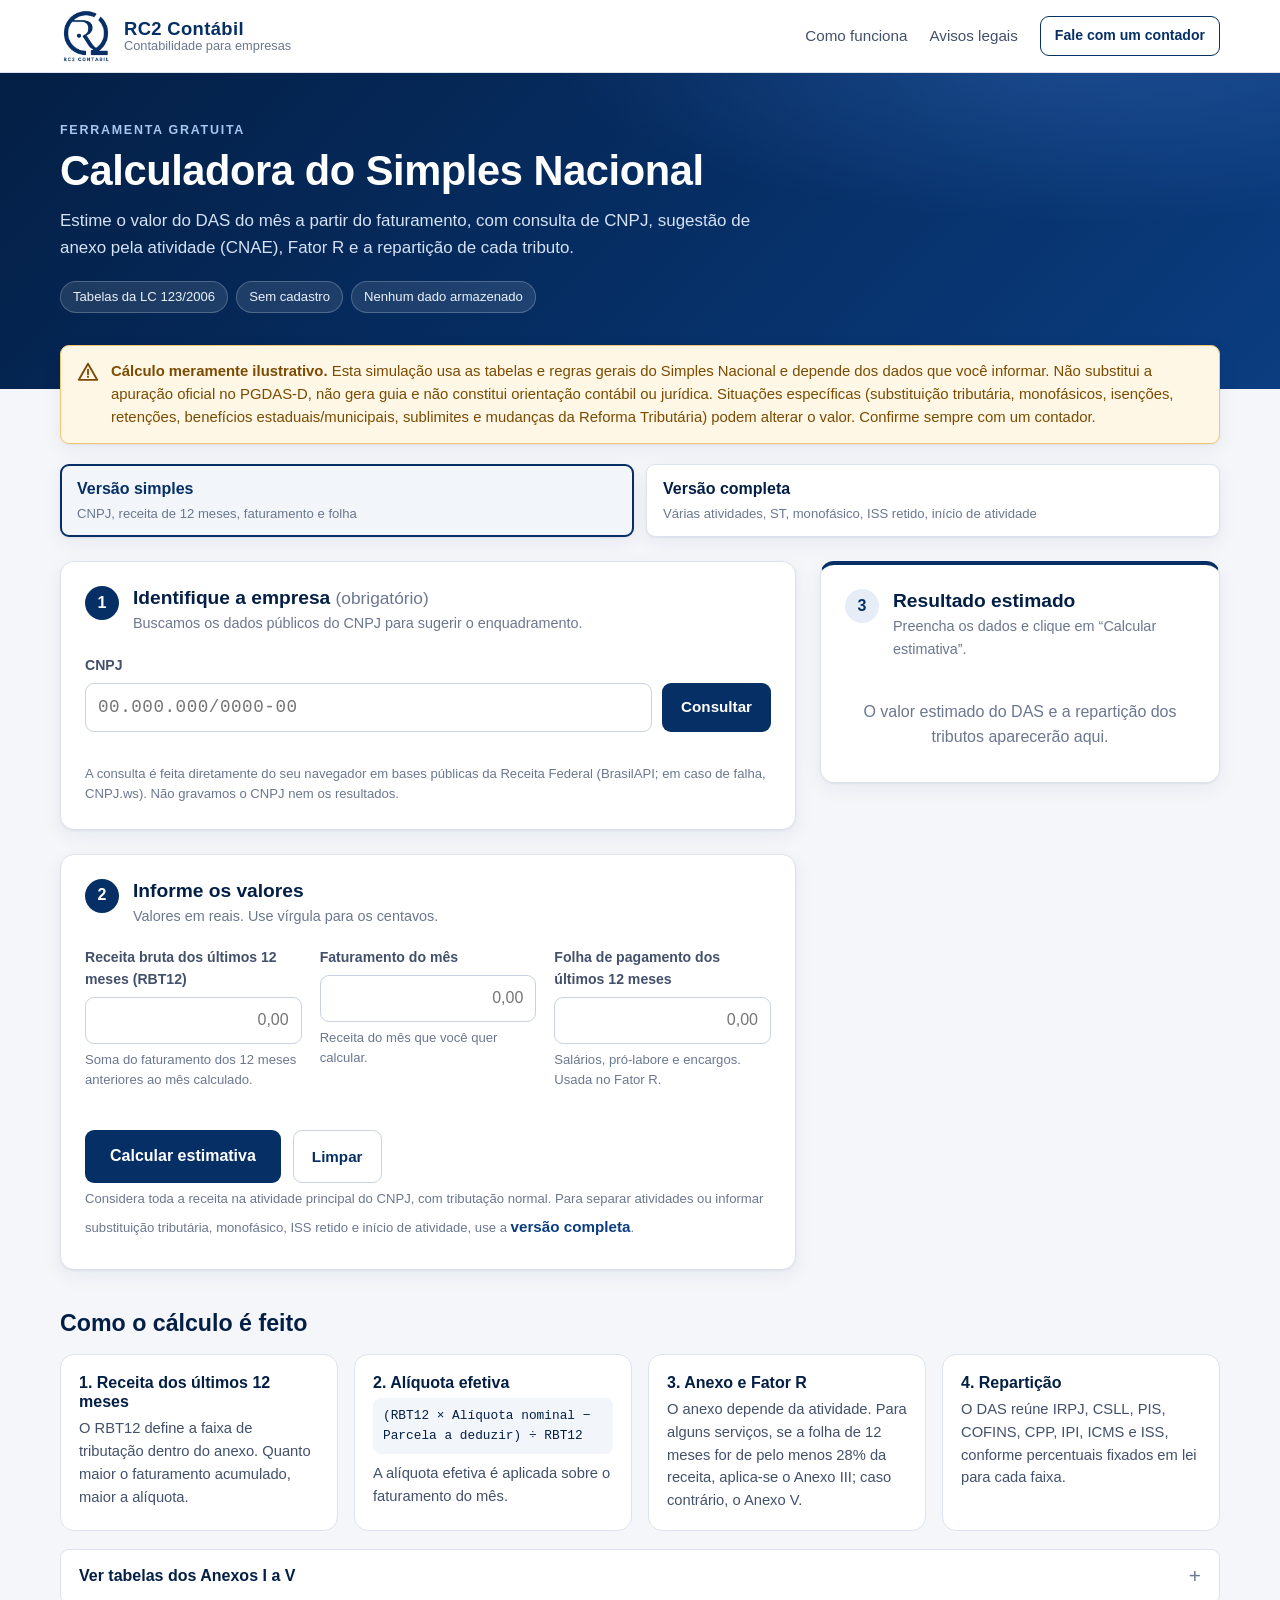
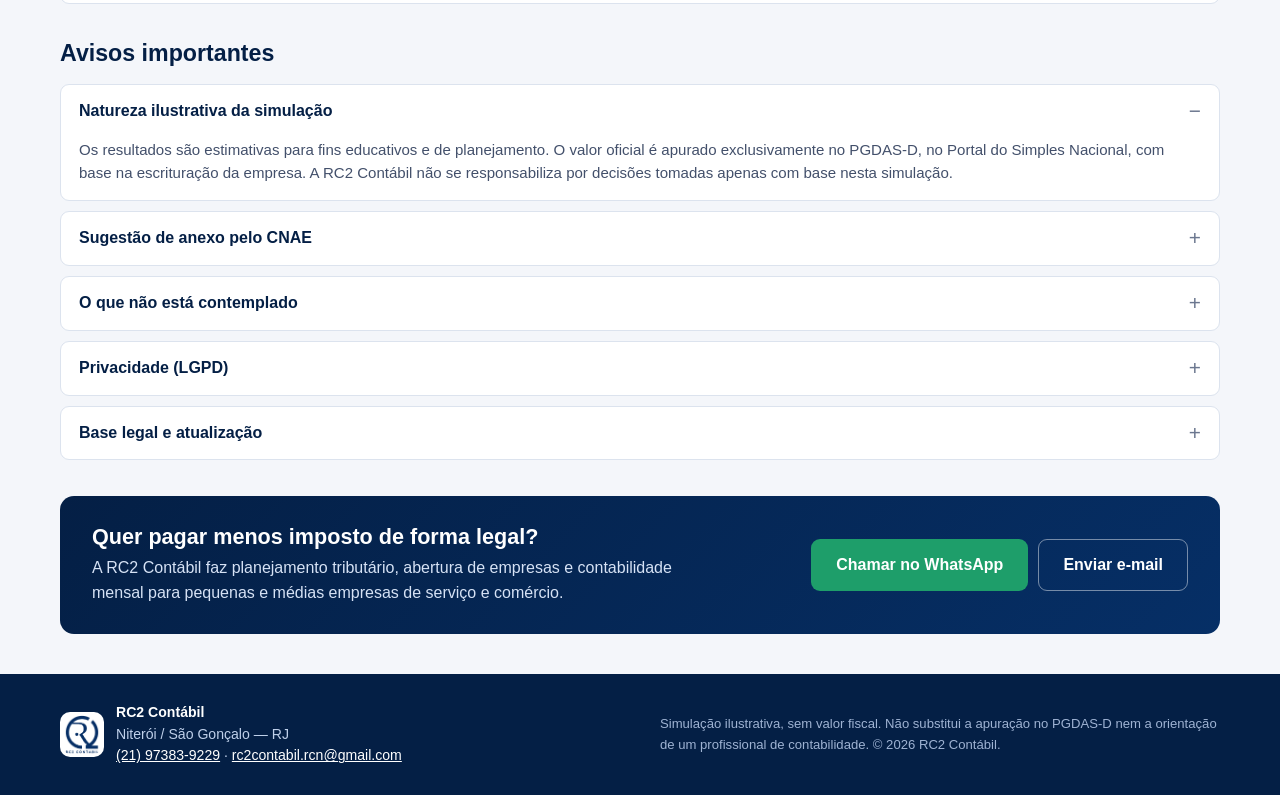
==== public/calculadora-simples/index.html @ 5bf0cf71 "feat: site público da RC2 Contábil com a Calculadora do Simples Nacional Calculadora migrada do RCSy" ====
<!DOCTYPE html>
<html lang="pt-BR">
<head>
  <meta charset="utf-8">
  <meta name="viewport" content="width=device-width, initial-scale=1">
  <title>Calculadora do Simples Nacional | RC2 Contábil</title>
  <meta name="description" content="Simule gratuitamente o valor estimado do DAS do Simples Nacional. Consulte o CNPJ, veja a sugestão de anexo por CNAE, Fator R e a repartição dos tributos. Cálculo ilustrativo — RC2 Contábil.">
  <meta name="robots" content="index, follow">
  <meta name="theme-color" content="#062F66">
  <meta name="referrer" content="strict-origin-when-cross-origin">
  <meta property="og:type" content="website">
  <meta property="og:locale" content="pt_BR">
  <meta property="og:title" content="Calculadora do Simples Nacional | RC2 Contábil">
  <meta property="og:description" content="Simulação ilustrativa do DAS do Simples Nacional com consulta de CNPJ e Fator R.">
  <meta property="og:image" content="assets/img/logo-rc2.png">
  <link rel="icon" href="favicon.ico" sizes="any">
  <link rel="stylesheet" href="assets/css/style.css">
  <script src="assets/js/tabelas.js" defer></script>
  <script src="assets/js/calculo.js" defer></script>
  <script src="assets/js/app.js" defer></script>
</head>
<body>
  <a class="skip-link" href="#calculadora">Ir para a calculadora</a>

  <header class="topbar">
    <div class="container topbar__inner">
      <a class="brand" href="./" aria-label="RC2 Contábil — início">
        <img src="assets/img/logo-rc2.png" alt="Logo RC2 Contábil" width="52" height="52">
        <span class="brand__text">
          <strong>RC2 Contábil</strong>
          <small>Contabilidade para empresas</small>
        </span>
      </a>
      <nav class="topbar__nav" aria-label="Navegação principal">
        <a href="#como-funciona">Como funciona</a>
        <a href="#avisos">Avisos legais</a>
        <a class="btn btn--ghost-light" href="https://wa.me/5521973839229?text=Ol%C3%A1%2C%20vim%20pela%20calculadora%20do%20Simples%20Nacional%20e%20gostaria%20de%20falar%20com%20um%20contador." target="_blank" rel="noopener noreferrer">Fale com um contador</a>
      </nav>
    </div>
  </header>

  <section class="hero">
    <div class="container hero__inner">
      <div>
        <p class="eyebrow">Ferramenta gratuita</p>
        <h1>Calculadora do Simples Nacional</h1>
        <p class="hero__lead">Estime o valor do DAS do mês a partir do faturamento, com consulta de CNPJ, sugestão de anexo pela atividade (CNAE), Fator R e a repartição de cada tributo.</p>
        <ul class="hero__badges">
          <li>Tabelas da LC 123/2006</li>
          <li>Sem cadastro</li>
          <li>Nenhum dado armazenado</li>
        </ul>
      </div>
    </div>
  </section>

  <div class="container">
    <div class="notice notice--warning" role="note">
      <svg class="notice__icon" viewBox="0 0 24 24" aria-hidden="true"><path d="M12 3 2 20.5h20L12 3z" fill="none" stroke="currentColor" stroke-width="2" stroke-linejoin="round"/><path d="M12 9.5v5" stroke="currentColor" stroke-width="2" stroke-linecap="round"/><circle cx="12" cy="17.3" r="1.2" fill="currentColor"/></svg>
      <div>
        <strong>Cálculo meramente ilustrativo.</strong>
        Esta simulação usa as tabelas e regras gerais do Simples Nacional e depende dos dados que você informar. Não substitui a apuração oficial no PGDAS-D, não gera guia e não constitui orientação contábil ou jurídica. Situações específicas (substituição tributária, monofásicos, isenções, retenções, benefícios estaduais/municipais, sublimites e mudanças da Reforma Tributária) podem alterar o valor. Confirme sempre com um contador.
      </div>
    </div>
  </div>

  <div class="container">
    <div class="modos" role="tablist" aria-label="Tipo de simulação">
      <button id="tab-simples" class="modos__tab" type="button" role="tab" aria-selected="true" aria-controls="calculadora">
        <strong>Versão simples</strong>
        <span>CNPJ, receita de 12 meses, faturamento e folha</span>
      </button>
      <button id="tab-completa" class="modos__tab" type="button" role="tab" aria-selected="false" aria-controls="calculadora">
        <strong>Versão completa</strong>
        <span>Várias atividades, ST, monofásico, ISS retido, início de atividade</span>
      </button>
    </div>
  </div>

  <main id="calculadora" class="container layout">
    <div class="col-form">

      <!-- ETAPA 1 -->
      <section class="card" aria-labelledby="etapa1">
        <header class="card__head">
          <span class="step">1</span>
          <div>
            <h2 id="etapa1">Identifique a empresa <span class="muted" id="cnpj-obrigatorio">(obrigatório)</span></h2>
            <p class="card__sub">Buscamos os dados públicos do CNPJ para sugerir o enquadramento.</p>
          </div>
        </header>

        <form id="form-cnpj" class="cnpj-form" novalidate autocomplete="off">
          <label for="cnpj" class="label">CNPJ</label>
          <div class="input-row">
            <input id="cnpj" name="cnpj" class="input input--lg" type="text" inputmode="numeric" maxlength="18" placeholder="00.000.000/0000-00" aria-describedby="cnpj-status cnpj-privacidade" spellcheck="false">
            <button id="btn-cnpj" class="btn btn--primary" type="submit">
              <span class="btn__label">Consultar</span>
            </button>
          </div>
          <p id="cnpj-status" class="field-status" role="status" aria-live="polite"></p>
          <p id="cnpj-privacidade" class="hint">
            A consulta é feita diretamente do seu navegador em bases públicas da Receita Federal (BrasilAPI; em caso de falha, CNPJ.ws). Não gravamos o CNPJ nem os resultados.
          </p>
        </form>

        <div id="empresa" class="empresa" hidden></div>
      </section>

      <!-- ETAPA 2 — versão simples -->
      <section id="card-simples" class="card" aria-labelledby="etapa2s">
        <header class="card__head">
          <span class="step">2</span>
          <div>
            <h2 id="etapa2s">Informe os valores</h2>
            <p class="card__sub">Valores em reais. Use vírgula para os centavos.</p>
          </div>
        </header>

        <form id="form-simples" novalidate autocomplete="off">
          <div id="simples-atividade" class="notice notice--info atividade-box" hidden></div>

          <div class="grid-3">
            <div class="field">
              <label class="label" for="rbt12-s">Receita bruta dos últimos 12 meses (RBT12)</label>
              <input id="rbt12-s" class="input money" type="text" inputmode="decimal" placeholder="0,00">
              <p class="hint">Soma do faturamento dos 12 meses anteriores ao mês calculado.</p>
            </div>
            <div class="field">
              <label class="label" for="fat-s">Faturamento do mês</label>
              <input id="fat-s" class="input money" type="text" inputmode="decimal" placeholder="0,00">
              <p class="hint">Receita do mês que você quer calcular.</p>
            </div>
            <div class="field">
              <label class="label" for="folha-s">Folha de pagamento dos últimos 12 meses</label>
              <input id="folha-s" class="input money" type="text" inputmode="decimal" placeholder="0,00">
              <p class="hint">Salários, pró-labore e encargos. Usada no Fator R.</p>
            </div>
          </div>

          <div id="form-erros-s" class="notice notice--error" role="alert" hidden></div>

          <div class="actions">
            <button class="btn btn--primary btn--lg" type="submit">Calcular estimativa</button>
            <button id="btn-limpar-s" class="btn btn--secondary" type="button">Limpar</button>
          </div>
          <p class="hint">Considera toda a receita na atividade principal do CNPJ, com tributação normal. Para separar atividades ou informar substituição tributária, monofásico, ISS retido e início de atividade, use a <button id="link-completa" class="btn btn--link btn--inline" type="button">versão completa</button>.</p>
        </form>
      </section>

      <!-- ETAPA 2 — versão completa -->
      <section id="card-completo" class="card" aria-labelledby="etapa2" hidden>
        <header class="card__head">
          <span class="step">2</span>
          <div>
            <h2 id="etapa2">Informe os dados para o cálculo</h2>
            <p class="card__sub">Valores em reais. Use vírgula para os centavos.</p>
          </div>
        </header>

        <form id="form-calc" novalidate autocomplete="off">
          <div class="grid-2">
            <div class="field">
              <label class="label" for="periodo">Período de apuração</label>
              <input id="periodo" class="input" type="month">
            </div>
            <fieldset class="field">
              <legend class="label">Tempo de atividade</legend>
              <div class="segmented">
                <label><input type="radio" name="atividade" value="normal" checked> <span>12 meses ou mais</span></label>
                <label><input type="radio" name="atividade" value="inicio"> <span>Menos de 12 meses</span></label>
              </div>
            </fieldset>
          </div>

          <div id="bloco-normal" class="grid-2">
            <div class="field">
              <label class="label" for="rbt12">Receita bruta dos últimos 12 meses (RBT12)</label>
              <input id="rbt12" class="input money" type="text" inputmode="decimal" placeholder="0,00">
              <p class="hint">Soma do faturamento dos 12 meses anteriores ao período de apuração.</p>
            </div>
            <div class="field">
              <label class="label" for="folha12">Folha de salários dos últimos 12 meses</label>
              <input id="folha12" class="input money" type="text" inputmode="decimal" placeholder="0,00">
              <p class="hint">Salários, pró-labore, 13º, férias, INSS patronal e FGTS. Usada no Fator R.</p>
            </div>
          </div>

          <div id="bloco-inicio" class="grid-3" hidden>
            <div class="field">
              <label class="label" for="meses">Meses de atividade anteriores</label>
              <input id="meses" class="input" type="number" min="0" max="11" step="1" value="0">
              <p class="hint">0 = este é o primeiro mês.</p>
            </div>
            <div class="field">
              <label class="label" for="receita-acum">Receita acumulada nesses meses</label>
              <input id="receita-acum" class="input money" type="text" inputmode="decimal" placeholder="0,00">
            </div>
            <div class="field">
              <label class="label" for="folha-acum" id="label-folha-acum">Folha acumulada nesses meses</label>
              <input id="folha-acum" class="input money" type="text" inputmode="decimal" placeholder="0,00">
            </div>
            <p class="hint span-all">Em início de atividade, o RBT12 é proporcionalizado: média mensal × 12 (no 1º mês, receita do próprio mês × 12).</p>
          </div>

          <div class="receitas">
            <div class="receitas__head">
              <h3>Faturamento do mês por atividade</h3>
              <p class="hint">Separe as receitas conforme a atividade e o tratamento tributário, como no PGDAS-D.</p>
            </div>
            <div id="linhas" class="linhas"></div>
            <button id="btn-add" class="btn btn--link" type="button">+ Adicionar outra atividade</button>
          </div>

          <div id="form-erros" class="notice notice--error" role="alert" hidden></div>

          <div class="actions">
            <button class="btn btn--primary btn--lg" type="submit">Calcular estimativa</button>
            <button id="btn-limpar" class="btn btn--secondary" type="button">Limpar</button>
          </div>
        </form>
      </section>
    </div>

    <!-- RESULTADO -->
    <aside class="col-result" aria-labelledby="titulo-resultado">
      <section id="resultado" class="card card--result" aria-live="polite">
        <header class="card__head">
          <span class="step step--light">3</span>
          <div>
            <h2 id="titulo-resultado">Resultado estimado</h2>
            <p class="card__sub" id="resultado-sub">Preencha os dados e clique em “Calcular estimativa”.</p>
          </div>
        </header>
        <div id="resultado-corpo">
          <div class="placeholder">
            <svg viewBox="0 0 48 48" aria-hidden="true"><rect x="10" y="6" width="28" height="36" rx="4" fill="none" stroke="currentColor" stroke-width="2.5"/><rect x="15" y="11" width="18" height="7" rx="1.5" fill="currentColor" opacity=".25"/><g fill="currentColor"><circle cx="17" cy="25" r="2"/><circle cx="24" cy="25" r="2"/><circle cx="31" cy="25" r="2"/><circle cx="17" cy="32" r="2"/><circle cx="24" cy="32" r="2"/><circle cx="31" cy="32" r="2"/></g></svg>
            <p>O valor estimado do DAS e a repartição dos tributos aparecerão aqui.</p>
          </div>
        </div>
      </section>
    </aside>
  </main>

  <section id="como-funciona" class="container info">
    <h2>Como o cálculo é feito</h2>
    <div class="info__grid">
      <div class="info__item">
        <h3>1. Receita dos últimos 12 meses</h3>
        <p>O RBT12 define a faixa de tributação dentro do anexo. Quanto maior o faturamento acumulado, maior a alíquota.</p>
      </div>
      <div class="info__item">
        <h3>2. Alíquota efetiva</h3>
        <p class="formula">(RBT12 × Alíquota nominal − Parcela a deduzir) ÷ RBT12</p>
        <p>A alíquota efetiva é aplicada sobre o faturamento do mês.</p>
      </div>
      <div class="info__item">
        <h3>3. Anexo e Fator R</h3>
        <p>O anexo depende da atividade. Para alguns serviços, se a folha de 12 meses for de pelo menos 28% da receita, aplica-se o Anexo III; caso contrário, o Anexo V.</p>
      </div>
      <div class="info__item">
        <h3>4. Repartição</h3>
        <p>O DAS reúne IRPJ, CSLL, PIS, COFINS, CPP, IPI, ICMS e ISS, conforme percentuais fixados em lei para cada faixa.</p>
      </div>
    </div>

    <details class="acc">
      <summary>Ver tabelas dos Anexos I a V</summary>
      <div id="tabelas-anexos" class="tabelas"></div>
    </details>
  </section>

  <section id="avisos" class="container info">
    <h2>Avisos importantes</h2>
    <details class="acc" open>
      <summary>Natureza ilustrativa da simulação</summary>
      <p>Os resultados são estimativas para fins educativos e de planejamento. O valor oficial é apurado exclusivamente no PGDAS-D, no Portal do Simples Nacional, com base na escrituração da empresa. A RC2 Contábil não se responsabiliza por decisões tomadas apenas com base nesta simulação.</p>
    </details>
    <details class="acc">
      <summary>Sugestão de anexo pelo CNAE</summary>
      <p>A sugestão de anexo é automática e aproximada. O enquadramento correto depende da atividade efetivamente exercida, que pode diferir do CNAE cadastrado, e de regras específicas (atividades vedadas, tributação concomitante, transporte intermunicipal, locação de bens etc.). Você pode e deve ajustar o anexo manualmente.</p>
    </details>
    <details class="acc">
      <summary>O que não está contemplado</summary>
      <ul>
        <li>Benefícios, isenções e reduções de ICMS/ISS concedidos por estados e municípios.</li>
        <li>ISS fixo de sociedades de profissionais e alíquota mínima de ISS do município.</li>
        <li>Excesso de sublimite ou limite dentro do próprio ano-calendário e seus efeitos.</li>
        <li>Diferencial de alíquota (DIFAL), ICMS-ST devido como substituto, IOF e tributos fora do DAS.</li>
        <li>Mudanças da Reforma Tributária (EC 132/2023 e LC 214/2025), incluindo CBS/IBS, que alteram o Simples a partir de 2027.</li>
        <li>Multas, juros e parcelamentos.</li>
      </ul>
    </details>
    <details class="acc">
      <summary>Privacidade (LGPD)</summary>
      <p>Esta página não usa cookies, rastreadores ou formulários de cadastro, e não envia os valores digitados a nenhum servidor: todo o cálculo acontece no seu navegador. Ao consultar um CNPJ, o número é enviado diretamente do seu navegador ao serviço público BrasilAPI (ou, se indisponível, ao CNPJ.ws), que retorna os dados cadastrais públicos da Receita Federal. Não guardamos histórico das consultas. Para fins estatísticos, o servidor registra os acessos à página com o endereço IP anonimizado (o final do endereço é descartado antes de ser gravado), sem cookies e sem qualquer dado que identifique o visitante.</p>
    </details>
    <details class="acc">
      <summary>Base legal e atualização</summary>
      <p>Lei Complementar nº 123/2006, com redação da LC nº 155/2016 (Anexos I a V, vigentes desde 01/01/2018), e Resolução CGSN nº 140/2018. Tabelas revisadas em <span id="revisao"></span>.</p>
    </details>
  </section>

  <section class="container cta">
    <div class="cta__box">
      <div>
        <h2>Quer pagar menos imposto de forma legal?</h2>
        <p>A RC2 Contábil faz planejamento tributário, abertura de empresas e contabilidade mensal para pequenas e médias empresas de serviço e comércio.</p>
      </div>
      <div class="cta__actions">
        <a class="btn btn--accent btn--lg" href="https://wa.me/5521973839229?text=Ol%C3%A1%2C%20vim%20pela%20calculadora%20do%20Simples%20Nacional%20e%20gostaria%20de%20falar%20com%20um%20contador." target="_blank" rel="noopener noreferrer">Chamar no WhatsApp</a>
        <a class="btn btn--ghost-dark btn--lg" href="mailto:rc2contabil.rcn@gmail.com?subject=Quero%20falar%20sobre%20meu%20Simples%20Nacional">Enviar e-mail</a>
      </div>
    </div>
  </section>

  <footer class="footer">
    <div class="container footer__inner">
      <div class="footer__brand">
        <img src="assets/img/logo-rc2.png" alt="" width="44" height="44">
        <div>
          <strong>RC2 Contábil</strong>
          <p>Niterói / São Gonçalo — RJ<br><a href="https://wa.me/5521973839229" target="_blank" rel="noopener noreferrer">(21) 97383-9229</a> · <a href="mailto:rc2contabil.rcn@gmail.com">rc2contabil.rcn@gmail.com</a></p>
        </div>
      </div>
      <p class="footer__legal">Simulação ilustrativa, sem valor fiscal. Não substitui a apuração no PGDAS-D nem a orientação de um profissional de contabilidade. © <span id="ano"></span> RC2 Contábil.</p>
    </div>
  </footer>
</body>
</html>
---- public/calculadora-simples/assets/css/style.css ----
/* RC2 Contábil — Calculadora do Simples Nacional */
:root {
  --navy-900: #041F45;
  --navy-800: #062F66;
  --navy-700: #0B3D80;
  --navy-600: #1A5199;
  --navy-100: #E6EDF7;
  --navy-50:  #F2F6FB;
  --accent:   #1E9E6A;
  --accent-700: #167A52;
  --ink:      #14213D;
  --ink-2:    #43506B;
  --ink-3:    #6B778F;
  --line:     #DCE3EE;
  --bg:       #F4F6FA;
  --surface:  #FFFFFF;
  --warn-bg:  #FFF7E6;
  --warn-line:#F2C572;
  --warn-ink: #7A4B00;
  --err-bg:   #FDECEC;
  --err-line: #F0A5A5;
  --err-ink:  #8A1C1C;
  --ok-bg:    #E8F6EF;
  --ok-ink:   #0F5E3E;
  --radius:   14px;
  --radius-sm: 9px;
  --shadow:   0 1px 2px rgba(4, 31, 69, .06), 0 6px 20px rgba(4, 31, 69, .06);
  --font: "Segoe UI", -apple-system, BlinkMacSystemFont, Roboto, "Helvetica Neue", Arial, sans-serif;
  --mono: ui-monospace, "Cascadia Mono", Consolas, "SF Mono", Menlo, monospace;
}

*, *::before, *::after { box-sizing: border-box; }
html { scroll-behavior: smooth; scroll-padding-top: 88px; -webkit-text-size-adjust: 100%; }
body {
  margin: 0;
  font-family: var(--font);
  font-size: 16px;
  line-height: 1.55;
  color: var(--ink);
  background: var(--bg);
}
img { max-width: 100%; height: auto; }
a { color: var(--navy-700); }
a:hover { color: var(--navy-900); }
h1, h2, h3 { line-height: 1.2; margin: 0; color: var(--navy-900); }
p { margin: 0; }
[hidden] { display: none !important; }

.container { width: 100%; max-width: 1200px; margin: 0 auto; padding: 0 20px; }
@media (max-width: 480px) { .container { padding: 0 16px; } }

.skip-link {
  position: absolute; left: -9999px; top: 8px; z-index: 100;
  background: var(--navy-800); color: #fff; padding: 8px 14px; border-radius: 8px;
}
.skip-link:focus { left: 8px; }

:focus-visible { outline: 3px solid #5B9BFF; outline-offset: 2px; }

/* ---------- Topbar ---------- */
.topbar { background: var(--surface); border-bottom: 1px solid var(--line); position: sticky; top: 0; z-index: 20; }
.topbar__inner { display: flex; align-items: center; justify-content: space-between; gap: 16px; min-height: 72px; }
.brand { display: flex; align-items: center; gap: 12px; text-decoration: none; color: var(--navy-800); }
.brand img { width: 52px; height: 52px; object-fit: contain; }
.brand__text { display: flex; flex-direction: column; line-height: 1.15; }
.brand__text strong { font-size: 1.15rem; letter-spacing: .02em; color: var(--navy-800); }
.brand__text small { color: var(--ink-3); font-size: .8rem; }
.topbar__nav { display: flex; align-items: center; gap: 22px; }
.topbar__nav a:not(.btn) { color: var(--ink-2); text-decoration: none; font-weight: 500; font-size: .95rem; }
.topbar__nav a:not(.btn):hover { color: var(--navy-800); }
@media (max-width: 760px) {
  .topbar__nav a:not(.btn) { display: none; }
  .brand__text small { display: none; }
}

/* ---------- Hero ---------- */
.hero {
  background:
    radial-gradient(900px 300px at 85% -10%, rgba(91, 155, 255, .25), transparent 60%),
    linear-gradient(135deg, var(--navy-900), var(--navy-800) 55%, var(--navy-700));
  color: #fff;
  padding: 48px 0 76px;
}
.hero h1 { color: #fff; font-size: clamp(1.8rem, 4vw, 2.6rem); letter-spacing: -.01em; margin: 6px 0 12px; }
.eyebrow { text-transform: uppercase; letter-spacing: .14em; font-size: .78rem; font-weight: 600; color: #A9C6F0; }
.hero__lead { max-width: 720px; color: #D6E2F5; font-size: 1.06rem; }
.hero__badges { list-style: none; padding: 0; margin: 20px 0 0; display: flex; flex-wrap: wrap; gap: 8px; }
.hero__badges li {
  font-size: .82rem; font-weight: 500; padding: 5px 12px; border-radius: 999px;
  background: rgba(255, 255, 255, .1); border: 1px solid rgba(255, 255, 255, .22); color: #EAF1FB;
}

/* ---------- Notices ---------- */
.notice {
  display: flex; gap: 12px; align-items: flex-start;
  border: 1px solid; border-radius: var(--radius-sm); padding: 14px 16px; font-size: .93rem;
}
.notice--warning { background: var(--warn-bg); border-color: var(--warn-line); color: var(--warn-ink); }
.notice--error { background: var(--err-bg); border-color: var(--err-line); color: var(--err-ink); }
.notice--info { background: var(--navy-50); border-color: var(--navy-100); color: var(--navy-900); }
.notice--ok { background: var(--ok-bg); border-color: #A7DCC3; color: var(--ok-ink); }
.notice__icon { width: 22px; height: 22px; flex: none; margin-top: 1px; }
.notice ul { margin: 6px 0 0; padding-left: 18px; }
.container > .notice--warning { margin-top: -44px; position: relative; z-index: 2; box-shadow: var(--shadow); }

/* ---------- Abas simples / completa ---------- */
.modos { display: grid; grid-template-columns: 1fr 1fr; gap: 12px; margin-top: 20px; }
.modos__tab {
  font: inherit; text-align: left; cursor: pointer;
  background: var(--surface); border: 1px solid var(--line); border-radius: var(--radius-sm);
  padding: 12px 16px; display: flex; flex-direction: column; gap: 2px;
  box-shadow: var(--shadow); transition: border-color .15s, background .15s;
}
.modos__tab strong { color: var(--navy-900); font-size: 1rem; }
.modos__tab span { color: var(--ink-3); font-size: .82rem; }
.modos__tab:hover { border-color: #A9B7CC; }
.modos__tab[aria-selected="true"] { border: 2px solid var(--navy-800); background: var(--navy-50); padding: 11px 15px; }
.modos__tab[aria-selected="true"] strong { color: var(--navy-800); }
@media (max-width: 560px) { .modos__tab span { display: none; } }

.atividade-box { margin-bottom: 18px; }
.btn--inline { display: inline; padding: 0; font-size: inherit; font-weight: 600; vertical-align: baseline; }

/* ---------- Layout ---------- */
.layout {
  display: grid; grid-template-columns: minmax(0, 1fr) 400px; gap: 24px;
  align-items: start; margin-top: 24px; margin-bottom: 40px;
}
.col-form { display: grid; gap: 24px; min-width: 0; }
.col-result { position: sticky; top: 92px; min-width: 0; }
@media (max-width: 980px) {
  .layout { grid-template-columns: 1fr; }
  .col-result { position: static; }
}

/* ---------- Cards ---------- */
.card { background: var(--surface); border: 1px solid var(--line); border-radius: var(--radius); box-shadow: var(--shadow); padding: 24px; }
@media (max-width: 480px) { .card { padding: 18px; } }
.card__head { display: flex; gap: 14px; align-items: flex-start; margin-bottom: 20px; }
.card__head h2 { font-size: 1.2rem; }
.card__sub { color: var(--ink-3); font-size: .9rem; margin-top: 3px; }
.muted { color: var(--ink-3); font-weight: 400; font-size: .9em; }
.step {
  flex: none; width: 34px; height: 34px; border-radius: 50%;
  display: grid; place-items: center; font-weight: 700;
  background: var(--navy-800); color: #fff;
}
.step--light { background: var(--navy-100); color: var(--navy-800); }

.card--result { border-top: 4px solid var(--navy-800); }

/* ---------- Forms ---------- */
.label { display: block; font-weight: 600; font-size: .88rem; color: var(--ink-2); margin-bottom: 6px; }
.input, select.input {
  width: 100%; font: inherit; color: var(--ink);
  background: #fff; border: 1px solid #C8D2E1; border-radius: var(--radius-sm);
  padding: 10px 12px; min-height: 44px;
  transition: border-color .15s, box-shadow .15s;
}
.input:hover { border-color: #A9B7CC; }
.input:focus { outline: none; border-color: var(--navy-600); box-shadow: 0 0 0 3px rgba(26, 81, 153, .18); }
.input[aria-invalid="true"] { border-color: #D14343; box-shadow: 0 0 0 3px rgba(209, 67, 67, .12); }
.input--lg { font-size: 1.1rem; letter-spacing: .03em; font-family: var(--mono); }
.money { text-align: right; font-variant-numeric: tabular-nums; }
select.input { appearance: none; padding-right: 34px;
  background-image: linear-gradient(45deg, transparent 50%, var(--ink-3) 50%), linear-gradient(135deg, var(--ink-3) 50%, transparent 50%);
  background-position: calc(100% - 18px) 55%, calc(100% - 13px) 55%;
  background-size: 5px 5px, 5px 5px; background-repeat: no-repeat; }
.hint { color: var(--ink-3); font-size: .82rem; margin-top: 6px; }
.field { margin: 0 0 18px; min-width: 0; }
fieldset.field { border: 0; padding: 0; }
.field-status { min-height: 1.3em; font-size: .88rem; margin-top: 8px; font-weight: 500; }
.field-status.is-error { color: var(--err-ink); }
.field-status.is-ok { color: var(--ok-ink); }

.input-row { display: flex; gap: 10px; }
.input-row .input { flex: 1; min-width: 0; }
@media (max-width: 420px) { .input-row { flex-direction: column; } }

.grid-2 { display: grid; grid-template-columns: 1fr 1fr; gap: 0 18px; }
.grid-3 { display: grid; grid-template-columns: repeat(3, 1fr); gap: 0 18px; }
.span-all { grid-column: 1 / -1; margin: -8px 0 18px; }
@media (max-width: 680px) { .grid-2, .grid-3 { grid-template-columns: 1fr; } }

.segmented { display: flex; background: var(--navy-50); border: 1px solid var(--line); border-radius: var(--radius-sm); padding: 3px; }
.segmented label { flex: 1; position: relative; cursor: pointer; }
.segmented input { position: absolute; opacity: 0; inset: 0; cursor: pointer; }
.segmented span { display: block; text-align: center; padding: 8px 6px; border-radius: 7px; font-size: .88rem; font-weight: 500; color: var(--ink-2); }
.segmented input:checked + span { background: #fff; color: var(--navy-800); box-shadow: 0 1px 3px rgba(4, 31, 69, .15); font-weight: 600; }
.segmented input:focus-visible + span { outline: 3px solid #5B9BFF; }

/* ---------- Buttons ---------- */
.btn {
  display: inline-flex; align-items: center; justify-content: center; gap: 8px;
  font: inherit; font-weight: 600; font-size: .95rem; cursor: pointer; text-decoration: none;
  border: 1px solid transparent; border-radius: var(--radius-sm); padding: 10px 18px; min-height: 44px;
  transition: background .15s, border-color .15s, color .15s, transform .05s;
}
.btn:active { transform: translateY(1px); }
.btn[disabled] { opacity: .6; cursor: progress; }
.btn--primary { background: var(--navy-800); color: #fff; }
.btn--primary:hover { background: var(--navy-900); color: #fff; }
.btn--secondary { background: #fff; color: var(--navy-800); border-color: #C8D2E1; }
.btn--secondary:hover { border-color: var(--navy-700); }
.btn--accent { background: var(--accent); color: #fff; }
.btn--accent:hover { background: var(--accent-700); color: #fff; }
.btn--ghost-light { border-color: var(--navy-800); color: var(--navy-800); padding: 8px 14px; min-height: 40px; font-size: .88rem; }
.btn--ghost-light:hover { background: var(--navy-800); color: #fff; }
.btn--link { background: none; border: 0; color: var(--navy-700); padding: 6px 0; min-height: 0; }
.btn--link:hover { text-decoration: underline; }
.btn--lg { padding: 13px 24px; font-size: 1rem; }
.btn--icon { width: 40px; min-height: 40px; padding: 0; background: #fff; border-color: var(--line); color: var(--ink-3); }
.btn--icon:hover { color: var(--err-ink); border-color: var(--err-line); }
.actions { display: flex; gap: 12px; flex-wrap: wrap; margin-top: 22px; }
.spinner { width: 16px; height: 16px; border: 2px solid rgba(255,255,255,.4); border-top-color: #fff; border-radius: 50%; animation: spin .8s linear infinite; }
@keyframes spin { to { transform: rotate(360deg); } }

/* ---------- Empresa ---------- */
.empresa { margin-top: 18px; border-top: 1px dashed var(--line); padding-top: 18px; display: grid; gap: 14px; }
.empresa__nome { font-size: 1.1rem; font-weight: 700; color: var(--navy-900); }
.empresa__fantasia { color: var(--ink-3); font-size: .9rem; }
.dl { display: grid; grid-template-columns: repeat(auto-fit, minmax(180px, 1fr)); gap: 10px 18px; margin: 0; }
.dl div { min-width: 0; }
.dl dt { font-size: .75rem; text-transform: uppercase; letter-spacing: .06em; color: var(--ink-3); font-weight: 600; }
.dl dd { margin: 2px 0 0; font-weight: 500; overflow-wrap: anywhere; }
.tags { display: flex; flex-wrap: wrap; gap: 6px; }
.tag { display: inline-block; font-size: .78rem; font-weight: 600; padding: 3px 10px; border-radius: 999px; background: var(--navy-100); color: var(--navy-800); white-space: nowrap; }
.tag--ok { background: var(--ok-bg); color: var(--ok-ink); }
.tag--warn { background: var(--warn-bg); color: var(--warn-ink); }
.tag--err { background: var(--err-bg); color: var(--err-ink); }

.table-wrap { overflow-x: auto; border: 1px solid var(--line); border-radius: var(--radius-sm); }
table { width: 100%; border-collapse: collapse; font-size: .88rem; }
th, td { padding: 9px 12px; text-align: left; border-bottom: 1px solid var(--line); vertical-align: top; }
th { background: var(--navy-50); color: var(--ink-2); font-weight: 600; font-size: .78rem; text-transform: uppercase; letter-spacing: .04em; white-space: nowrap; }
tbody tr:last-child td { border-bottom: 0; }
td.num, th.num { text-align: right; font-variant-numeric: tabular-nums; white-space: nowrap; }
.cnae-code { font-family: var(--mono); font-size: .82rem; white-space: nowrap; }
.cnae-obs { display: block; color: var(--ink-3); font-size: .78rem; margin-top: 2px; }

/* ---------- Linhas de receita ---------- */
.receitas { margin-top: 6px; border-top: 1px solid var(--line); padding-top: 18px; }
.receitas__head h3 { font-size: 1rem; }
.linhas { display: grid; gap: 12px; margin: 14px 0 6px; }
.linha {
  display: grid; gap: 10px 12px; align-items: end;
  grid-template-columns: minmax(0, 1fr) minmax(0, 1fr) 160px 40px;
  background: var(--navy-50); border: 1px solid var(--line); border-radius: var(--radius-sm); padding: 12px;
}
.linha .field { margin: 0; }
.linha .field--cnae { grid-column: 1 / -1; }
.linha .label { font-size: .78rem; }
.linha__obs { grid-column: 1 / -1; font-size: .8rem; color: var(--ink-3); margin-top: -2px; }
.linha__obs:empty { display: none; }
@media (max-width: 700px) {
  .linha { grid-template-columns: 1fr 1fr; }
  .linha .btn--icon { justify-self: end; }
}
@media (max-width: 480px) { .linha { grid-template-columns: 1fr; } }

/* ---------- Resultado ---------- */
.placeholder { text-align: center; color: var(--ink-3); padding: 20px 10px 8px; }
.placeholder svg { width: 56px; height: 56px; color: var(--navy-600); opacity: .55; margin-bottom: 8px; }
.total {
  background: linear-gradient(135deg, var(--navy-800), var(--navy-700)); color: #fff;
  border-radius: var(--radius-sm); padding: 18px 20px; margin-bottom: 16px;
}
.total__label { font-size: .82rem; text-transform: uppercase; letter-spacing: .08em; color: #BFD3F2; }
.total__valor { font-size: clamp(1.9rem, 5vw, 2.3rem); font-weight: 700; letter-spacing: -.01em; font-variant-numeric: tabular-nums; margin: 2px 0; }
.total__meta { font-size: .88rem; color: #D6E2F5; }
.kpis { display: grid; grid-template-columns: 1fr 1fr; gap: 10px; margin-bottom: 16px; }
.kpi { border: 1px solid var(--line); border-radius: var(--radius-sm); padding: 10px 12px; }
.kpi__label { font-size: .74rem; text-transform: uppercase; letter-spacing: .05em; color: var(--ink-3); font-weight: 600; }
.kpi__valor { font-weight: 700; font-size: 1.05rem; color: var(--navy-900); font-variant-numeric: tabular-nums; }
.res-section { margin-top: 18px; }
.res-section h3 { font-size: .95rem; margin-bottom: 8px; }
.bars { display: grid; gap: 8px; }
.bar { display: grid; grid-template-columns: 64px 1fr auto; align-items: center; gap: 10px; font-size: .86rem; }
.bar__track { height: 8px; background: var(--navy-50); border-radius: 99px; overflow: hidden; }
.bar__fill { display: block; height: 100%; background: var(--navy-600); border-radius: 99px; }
.bar__fill--fora { background: #B8C3D4; }
.bar__nome { font-weight: 600; color: var(--ink-2); }
.bar__valor { font-variant-numeric: tabular-nums; text-align: right; }
.bar__valor small { display: block; color: var(--ink-3); font-size: .74rem; }
.memoria { font-family: var(--mono); font-size: .8rem; background: var(--navy-50); border: 1px solid var(--line); border-radius: var(--radius-sm); padding: 10px 12px; overflow-x: auto; white-space: pre-wrap; word-break: break-word; }
.stack { display: grid; gap: 10px; }
.res-actions { display: flex; gap: 10px; flex-wrap: wrap; margin-top: 18px; }
.res-actions .btn { flex: 1; }
.disclaimer-mini { font-size: .78rem; color: var(--ink-3); margin-top: 14px; border-top: 1px solid var(--line); padding-top: 12px; }
.fr-box .fr-meter { height: 10px; background: var(--navy-50); border-radius: 99px; position: relative; margin: 10px 0 4px; overflow: hidden; }
.fr-box .fr-meter span { display: block; height: 100%; background: var(--accent); }
.fr-box .fr-meter--baixo span { background: #D98A1E; }
.fr-scale { display: flex; justify-content: space-between; font-size: .74rem; color: var(--ink-3); }

/* ---------- Info / accordions ---------- */
.info { margin-top: 12px; margin-bottom: 36px; }
.info > h2 { font-size: 1.45rem; margin-bottom: 16px; }
.info__grid { display: grid; grid-template-columns: repeat(auto-fit, minmax(230px, 1fr)); gap: 16px; margin-bottom: 18px; }
.info__item { background: var(--surface); border: 1px solid var(--line); border-radius: var(--radius); padding: 18px; }
.info__item h3 { font-size: 1rem; margin-bottom: 6px; }
.info__item p { color: var(--ink-2); font-size: .92rem; }
.formula { font-family: var(--mono); font-size: .8rem !important; background: var(--navy-50); border-radius: 8px; padding: 8px 10px; margin-bottom: 8px; color: var(--navy-900) !important; }
.acc { background: var(--surface); border: 1px solid var(--line); border-radius: var(--radius-sm); margin-bottom: 10px; }
.acc summary { cursor: pointer; padding: 14px 18px; font-weight: 600; color: var(--navy-900); list-style: none; display: flex; justify-content: space-between; align-items: center; gap: 12px; }
.acc summary::-webkit-details-marker { display: none; }
.acc summary::after { content: "+"; font-size: 1.3rem; color: var(--ink-3); font-weight: 400; line-height: 1; }
.acc[open] summary::after { content: "−"; }
.acc > :not(summary) { padding: 0 18px 16px; color: var(--ink-2); font-size: .94rem; }
.acc ul { margin: 0; padding-left: 36px; }
.acc li { margin-bottom: 4px; }
.tabelas { display: grid; gap: 18px; }
.tabelas h3 { font-size: .98rem; margin-bottom: 8px; }

/* ---------- CTA / footer ---------- */
.cta { margin-bottom: 40px; }
.cta__box {
  display: flex; align-items: center; justify-content: space-between; gap: 24px; flex-wrap: wrap;
  background: linear-gradient(135deg, var(--navy-900), var(--navy-800)); color: #fff;
  border-radius: var(--radius); padding: 28px 32px;
}
.cta__actions { display: flex; gap: 10px; flex-wrap: wrap; }
.btn--ghost-dark { border-color: rgba(255, 255, 255, .45); color: #fff; }
.btn--ghost-dark:hover { background: rgba(255, 255, 255, .12); color: #fff; }
.cta__box h2 { color: #fff; font-size: 1.35rem; margin-bottom: 6px; }
.cta__box p { color: #D6E2F5; max-width: 620px; }
.footer { background: var(--navy-900); color: #BFD0EA; padding: 28px 0; font-size: .88rem; }
.footer__inner { display: flex; justify-content: space-between; gap: 24px; flex-wrap: wrap; align-items: center; }
.footer__brand { display: flex; gap: 12px; align-items: center; }
.footer__brand img { background: #fff; border-radius: 10px; padding: 3px; }
.footer__brand strong { color: #fff; }
.footer a { color: #fff; }
.footer__legal { max-width: 560px; color: #9FB3D3; font-size: .82rem; }

/* ---------- Impressão ---------- */
.print-only { display: none; }
@media print {
  @page { margin: 14mm; }
  body { background: #fff; font-size: 11pt; }
  .topbar, .hero, .modos, .col-form, .info, .cta, .footer, .skip-link, .res-actions, .container > .notice--warning { display: none !important; }
  .layout { display: block; margin: 0; }
  .col-result { position: static; }
  .card { box-shadow: none; border: 0; padding: 0; }
  .print-only { display: block; }
  .print-head { display: flex; align-items: center; gap: 12px; border-bottom: 2px solid var(--navy-800); padding-bottom: 10px; margin-bottom: 14px; }
  .print-head img { width: 48px; height: 48px; }
  .total { -webkit-print-color-adjust: exact; print-color-adjust: exact; }
  .bar__fill, .fr-meter span { -webkit-print-color-adjust: exact; print-color-adjust: exact; }
}

@media (prefers-reduced-motion: reduce) {
  html { scroll-behavior: auto; }
  * { animation: none !important; transition: none !important; }
}
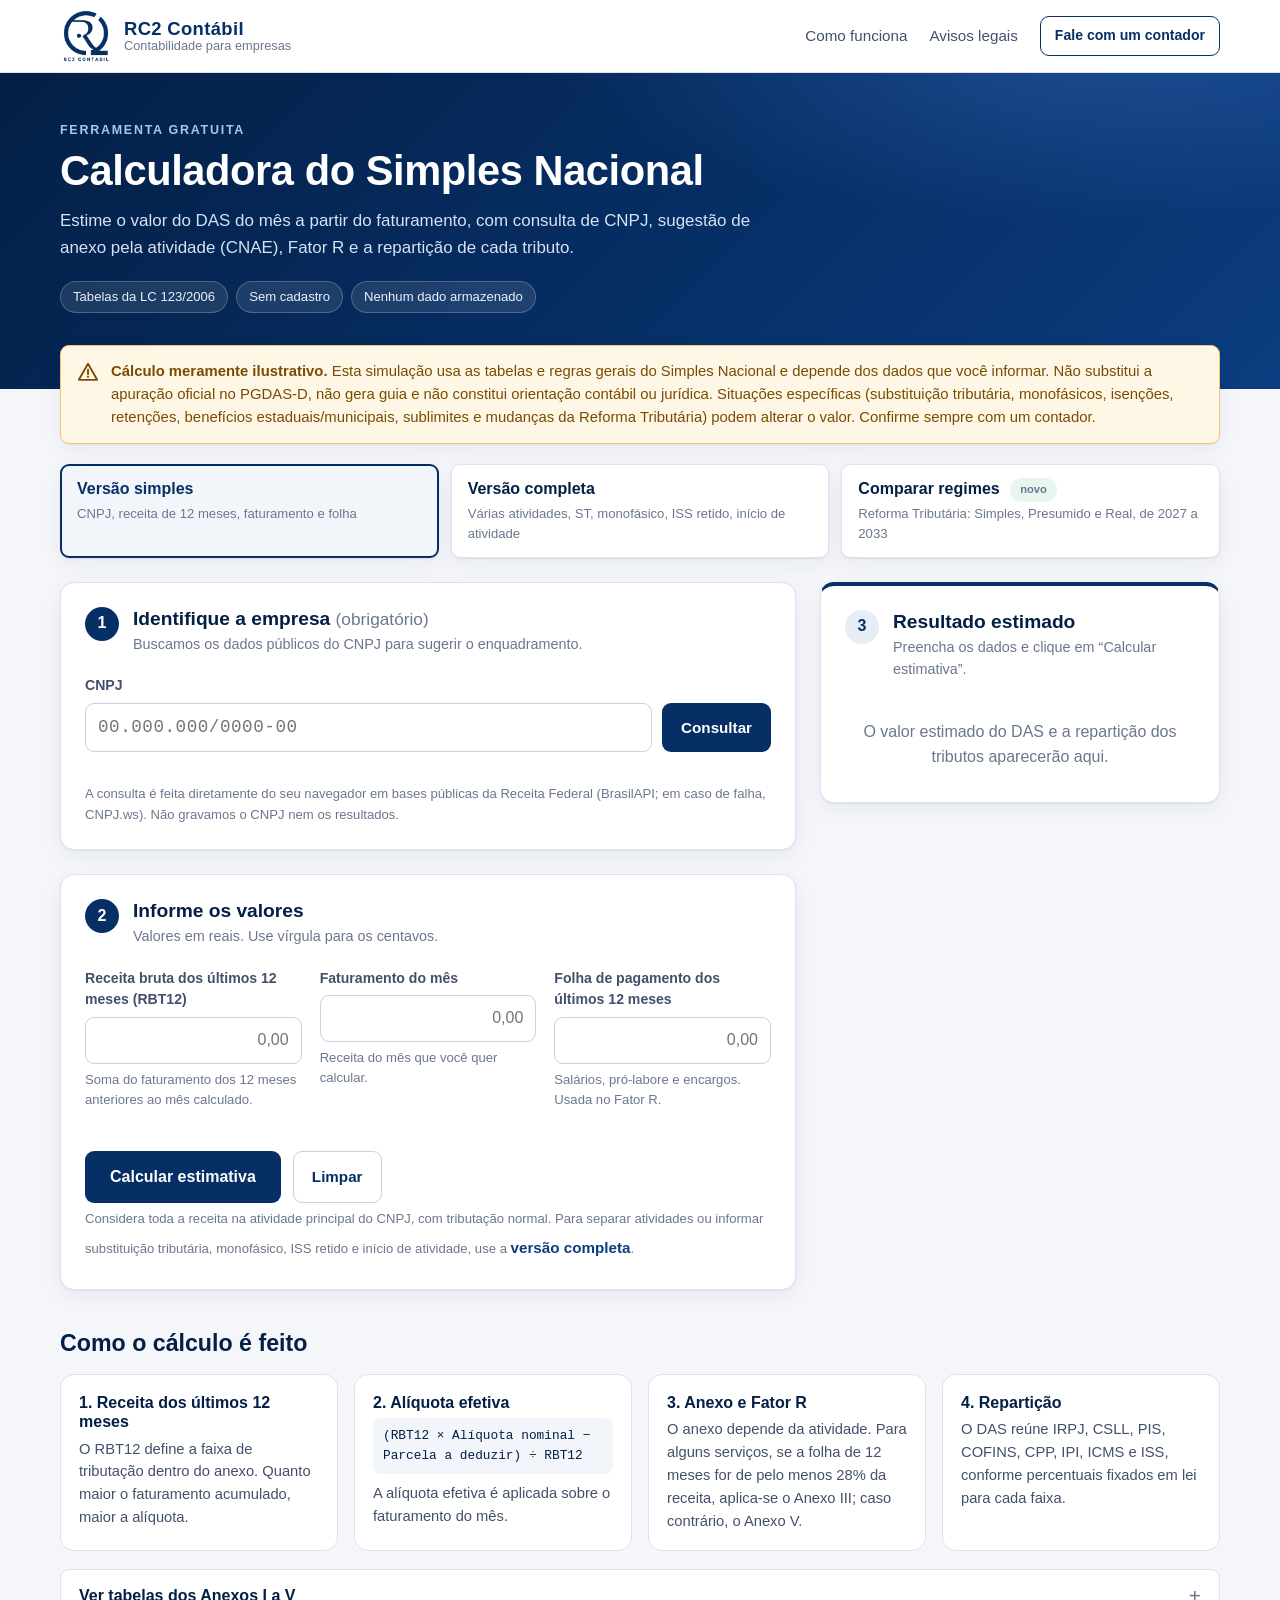
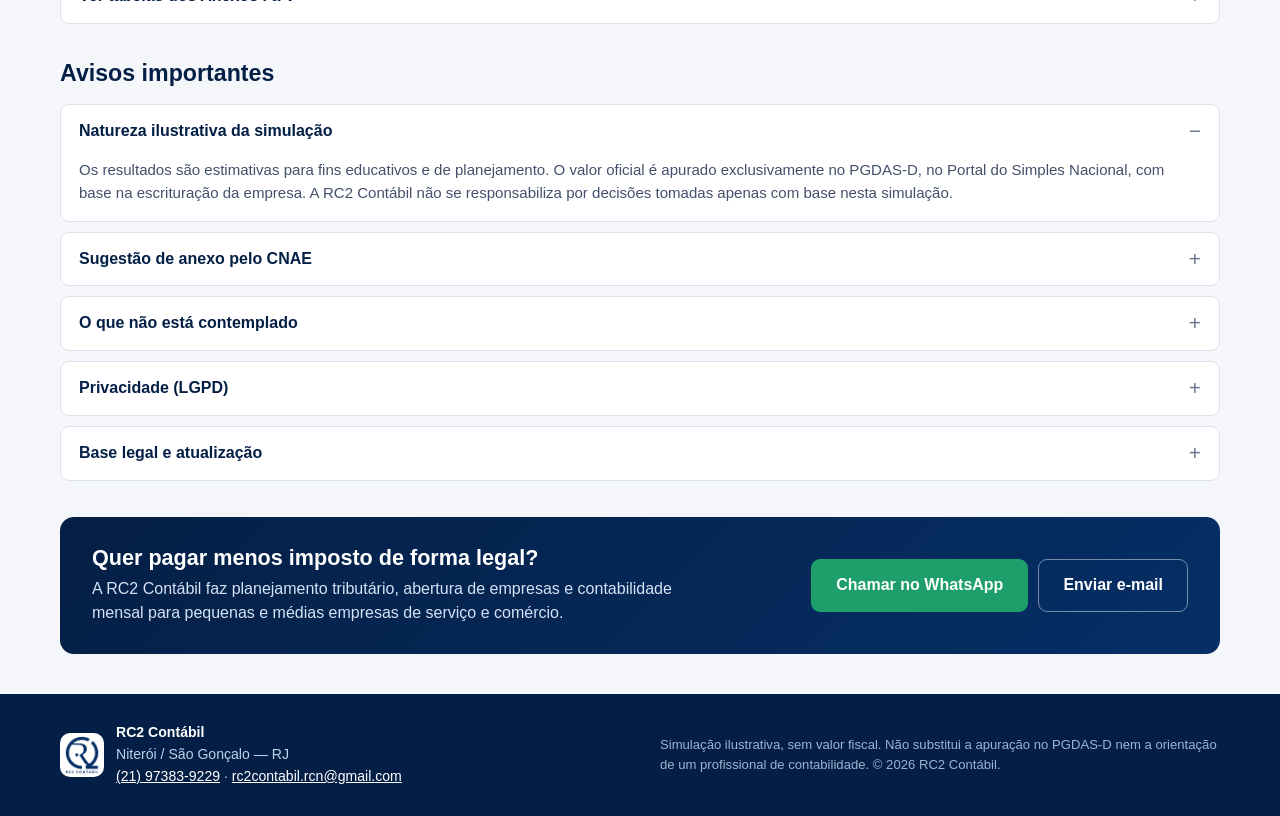
==== commit bb0c56d2: "feat: comparativo de regimes na Reforma Tributaria (LC 214/2025) Simples (DAS), Simples com IBS/CBS " ====
--- a/public/calculadora-simples/index.html
+++ b/public/calculadora-simples/index.html
@@ -65,15 +65,21 @@
   </div>
 
   <div class="container">
-    <div class="modos" role="tablist" aria-label="Tipo de simulação">
-      <button id="tab-simples" class="modos__tab" type="button" role="tab" aria-selected="true" aria-controls="calculadora">
-        <strong>Versão simples</strong>
-        <span>CNPJ, receita de 12 meses, faturamento e folha</span>
-      </button>
-      <button id="tab-completa" class="modos__tab" type="button" role="tab" aria-selected="false" aria-controls="calculadora">
-        <strong>Versão completa</strong>
-        <span>Várias atividades, ST, monofásico, ISS retido, início de atividade</span>
-      </button>
+    <div class="modos modos--3">
+      <div class="modos__grupo" role="tablist" aria-label="Tipo de simulação">
+        <button id="tab-simples" class="modos__tab" type="button" role="tab" aria-selected="true" aria-controls="calculadora">
+          <strong>Versão simples</strong>
+          <span>CNPJ, receita de 12 meses, faturamento e folha</span>
+        </button>
+        <button id="tab-completa" class="modos__tab" type="button" role="tab" aria-selected="false" aria-controls="calculadora">
+          <strong>Versão completa</strong>
+          <span>Várias atividades, ST, monofásico, ISS retido, início de atividade</span>
+        </button>
+      </div>
+      <a class="modos__tab" href="comparar.html">
+        <strong>Comparar regimes <span class="tag tag--ok">novo</span></strong>
+        <span>Reforma Tributária: Simples, Presumido e Real, de 2027 a 2033</span>
+      </a>
     </div>
   </div>
 
@@ -287,7 +293,7 @@
         <li>ISS fixo de sociedades de profissionais e alíquota mínima de ISS do município.</li>
         <li>Excesso de sublimite ou limite dentro do próprio ano-calendário e seus efeitos.</li>
         <li>Diferencial de alíquota (DIFAL), ICMS-ST devido como substituto, IOF e tributos fora do DAS.</li>
-        <li>Mudanças da Reforma Tributária (EC 132/2023 e LC 214/2025), incluindo CBS/IBS, que alteram o Simples a partir de 2027.</li>
+        <li>Mudanças da Reforma Tributária (EC 132/2023 e LC 214/2025), incluindo CBS/IBS, que alteram o Simples a partir de 2027 — para elas, use o <a href="comparar.html">comparativo de regimes</a>.</li>
         <li>Multas, juros e parcelamentos.</li>
       </ul>
     </details>
--- a/public/calculadora-simples/assets/css/style.css
+++ b/public/calculadora-simples/assets/css/style.css
@@ -351,3 +351,46 @@
   html { scroll-behavior: auto; }
   * { animation: none !important; transition: none !important; }
 }
+
+/* ---------- Comparativo de regimes (comparar.html) ---------- */
+.sr-only { position: absolute; width: 1px; height: 1px; padding: 0; margin: -1px; overflow: hidden; clip: rect(0 0 0 0); white-space: nowrap; border: 0; }
+.modos--3 { grid-template-columns: repeat(3, 1fr); }
+a.modos__tab { text-decoration: none; }
+.modos__tab[aria-current="page"] { border: 2px solid var(--navy-800); background: var(--navy-50); padding: 11px 15px; }
+.modos__tab[aria-current="page"] strong { color: var(--navy-800); }
+@media (max-width: 760px) { .modos--3 { grid-template-columns: 1fr; } }
+
+.comparador { display: grid; grid-template-columns: minmax(0, 1fr); gap: 24px; margin-top: 24px; margin-bottom: 36px; }
+.comparador > form { display: grid; grid-template-columns: minmax(0, 1fr); gap: 24px; }
+.comparador select.input { max-width: 100%; text-overflow: ellipsis; }
+.premissas { margin-top: 4px; }
+.premissas > .grid-3 { padding-top: 6px; }
+.check { display: flex; gap: 8px; align-items: flex-start; font-size: .9rem; color: var(--ink-2); cursor: pointer; }
+.check input { margin-top: 3px; }
+.recomendacao p { margin: 6px 0 0; }
+
+.tabela-anos td small { display: block; color: var(--ink-3); font-size: .74rem; }
+.tabela-anos td.melhor { background: var(--ok-bg); font-weight: 700; color: var(--ok-ink); }
+.tabela-anos td .tag { margin-top: 4px; }
+.tabela-anos tbody th { text-transform: none; font-size: .88rem; letter-spacing: 0; background: transparent; border-bottom: 1px solid var(--line); }
+
+.bar--regime { grid-template-columns: minmax(120px, 210px) 1fr auto; }
+.bar__fill--ok { background: var(--accent); }
+
+.regimes { display: grid; grid-template-columns: repeat(auto-fit, minmax(260px, 1fr)); gap: 14px; margin-top: 16px; }
+.regime { border: 1px solid var(--line); border-radius: var(--radius-sm); padding: 14px; display: grid; gap: 10px; align-content: start; min-width: 0; }
+.regime--melhor { border: 2px solid var(--accent); padding: 13px; }
+.regime__head { display: flex; justify-content: space-between; gap: 8px; align-items: flex-start; }
+.regime__head h4 { margin: 0; font-size: 1rem; color: var(--navy-900); }
+.regime__total span { display: block; font-size: 1.4rem; font-weight: 700; color: var(--navy-800); font-variant-numeric: tabular-nums; }
+.regime__total small { color: var(--ink-3); font-size: .82rem; }
+.regime__dl { grid-template-columns: 1fr; }
+
+@media print {
+  .comparador > form { display: none !important; }
+  .regime { break-inside: avoid; }
+  .bar__fill--ok, .tabela-anos td.melhor { -webkit-print-color-adjust: exact; print-color-adjust: exact; }
+}
+/* Na página da calculadora, as duas abas ficam num grupo (tablist) e o comparativo é um link. */
+.modos__grupo { display: contents; }
+.modos__tab strong .tag { margin-left: 6px; vertical-align: middle; font-size: .7rem; }
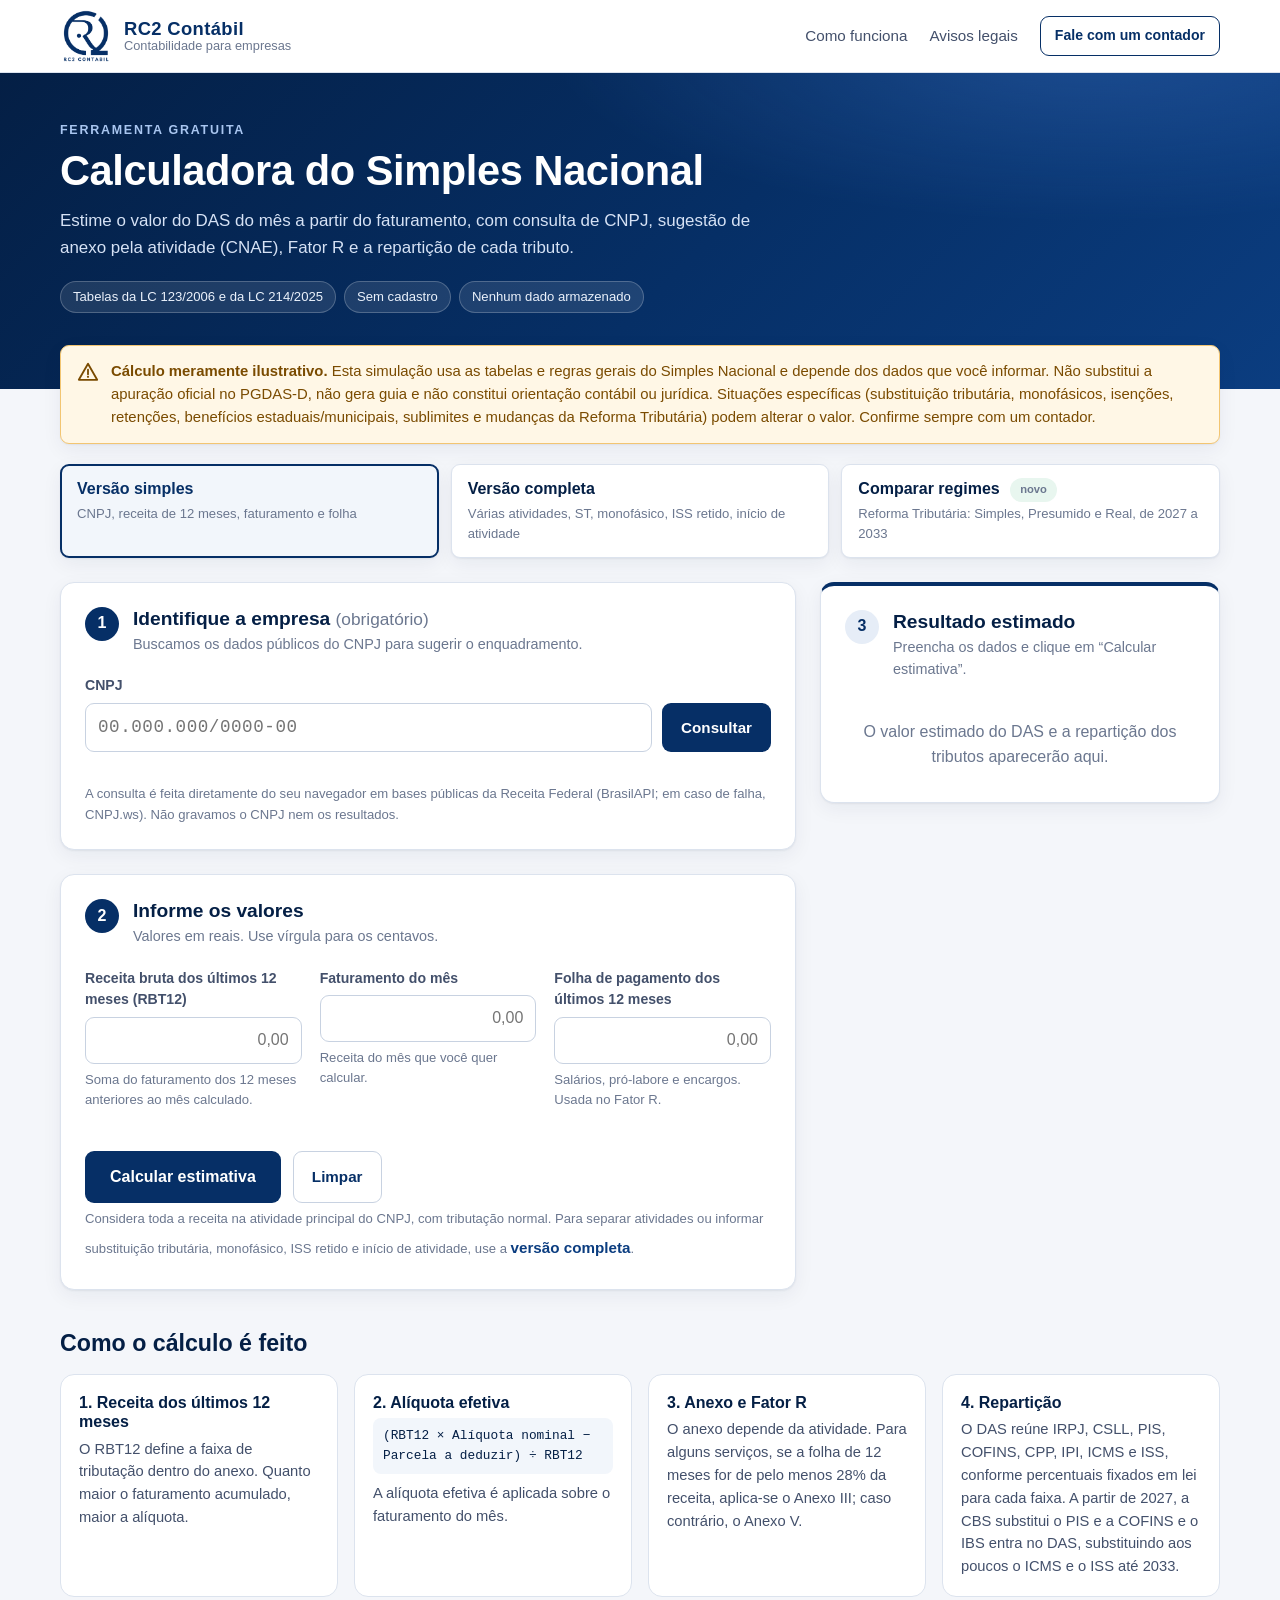
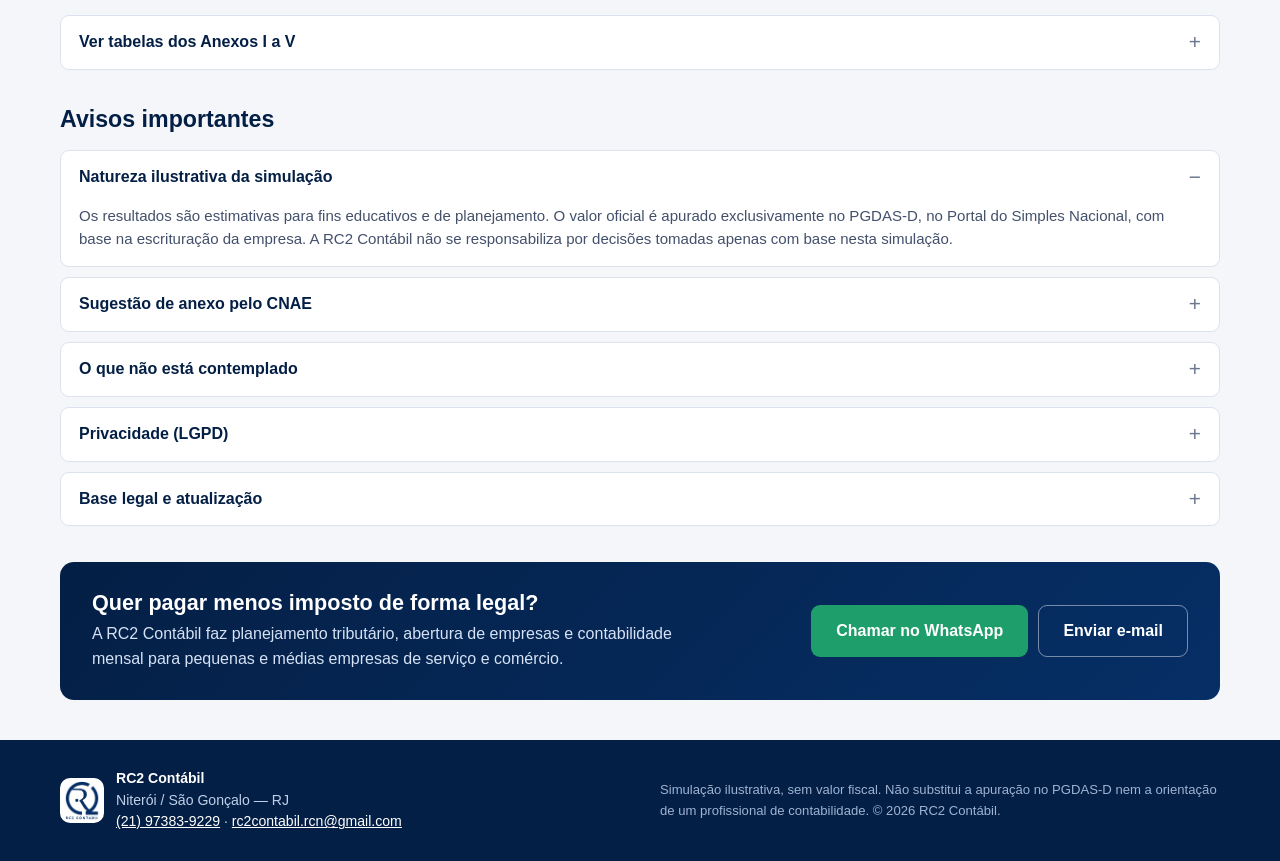
==== commit 358aac34: "feat(calculadora): DAS com as tabelas da LC 214/2025 a partir de 2027 O ano do periodo de apuracao e" ====
--- a/public/calculadora-simples/index.html
+++ b/public/calculadora-simples/index.html
@@ -16,6 +16,7 @@
   <link rel="icon" href="favicon.ico" sizes="any">
   <link rel="stylesheet" href="assets/css/style.css">
   <script src="assets/js/tabelas.js" defer></script>
+  <script src="assets/js/reforma.js" defer></script>
   <script src="assets/js/calculo.js" defer></script>
   <script src="assets/js/app.js" defer></script>
 </head>
@@ -46,7 +47,7 @@
         <h1>Calculadora do Simples Nacional</h1>
         <p class="hero__lead">Estime o valor do DAS do mês a partir do faturamento, com consulta de CNPJ, sugestão de anexo pela atividade (CNAE), Fator R e a repartição de cada tributo.</p>
         <ul class="hero__badges">
-          <li>Tabelas da LC 123/2006</li>
+          <li>Tabelas da LC 123/2006 e da LC 214/2025</li>
           <li>Sem cadastro</li>
           <li>Nenhum dado armazenado</li>
         </ul>
@@ -169,6 +170,7 @@
             <div class="field">
               <label class="label" for="periodo">Período de apuração</label>
               <input id="periodo" class="input" type="month">
+              <p class="hint">A partir de janeiro/2027 o cálculo usa as tabelas da Reforma (LC 214/2025).</p>
             </div>
             <fieldset class="field">
               <legend class="label">Tempo de atividade</legend>
@@ -266,7 +268,7 @@
       </div>
       <div class="info__item">
         <h3>4. Repartição</h3>
-        <p>O DAS reúne IRPJ, CSLL, PIS, COFINS, CPP, IPI, ICMS e ISS, conforme percentuais fixados em lei para cada faixa.</p>
+        <p>O DAS reúne IRPJ, CSLL, PIS, COFINS, CPP, IPI, ICMS e ISS, conforme percentuais fixados em lei para cada faixa. A partir de 2027, a CBS substitui o PIS e a COFINS e o IBS entra no DAS, substituindo aos poucos o ICMS e o ISS até 2033.</p>
       </div>
     </div>
 
@@ -293,7 +295,7 @@
         <li>ISS fixo de sociedades de profissionais e alíquota mínima de ISS do município.</li>
         <li>Excesso de sublimite ou limite dentro do próprio ano-calendário e seus efeitos.</li>
         <li>Diferencial de alíquota (DIFAL), ICMS-ST devido como substituto, IOF e tributos fora do DAS.</li>
-        <li>Mudanças da Reforma Tributária (EC 132/2023 e LC 214/2025), incluindo CBS/IBS, que alteram o Simples a partir de 2027 — para elas, use o <a href="comparar.html">comparativo de regimes</a>.</li>
+        <li>Opção por recolher IBS e CBS fora do DAS (regime regular), créditos de IBS/CBS e comparação com o Lucro Presumido ou Real — para isso, use o <a href="comparar.html">comparativo de regimes</a>.</li>
         <li>Multas, juros e parcelamentos.</li>
       </ul>
     </details>
@@ -303,7 +305,7 @@
     </details>
     <details class="acc">
       <summary>Base legal e atualização</summary>
-      <p>Lei Complementar nº 123/2006, com redação da LC nº 155/2016 (Anexos I a V, vigentes desde 01/01/2018), e Resolução CGSN nº 140/2018. Tabelas revisadas em <span id="revisao"></span>.</p>
+      <p>Até 2026: Lei Complementar nº 123/2006, com redação da LC nº 155/2016 (Anexos I a V, vigentes desde 01/01/2018), e Resolução CGSN nº 140/2018. A partir de 2027: Anexos I a V na redação da LC nº 214/2025 (Anexos XVIII a XXII, com as alterações da LC nº 227/2026), escolhidos pelo ano do período de apuração. Tabelas revisadas em <span id="revisao"></span>.</p>
     </details>
   </section>
 
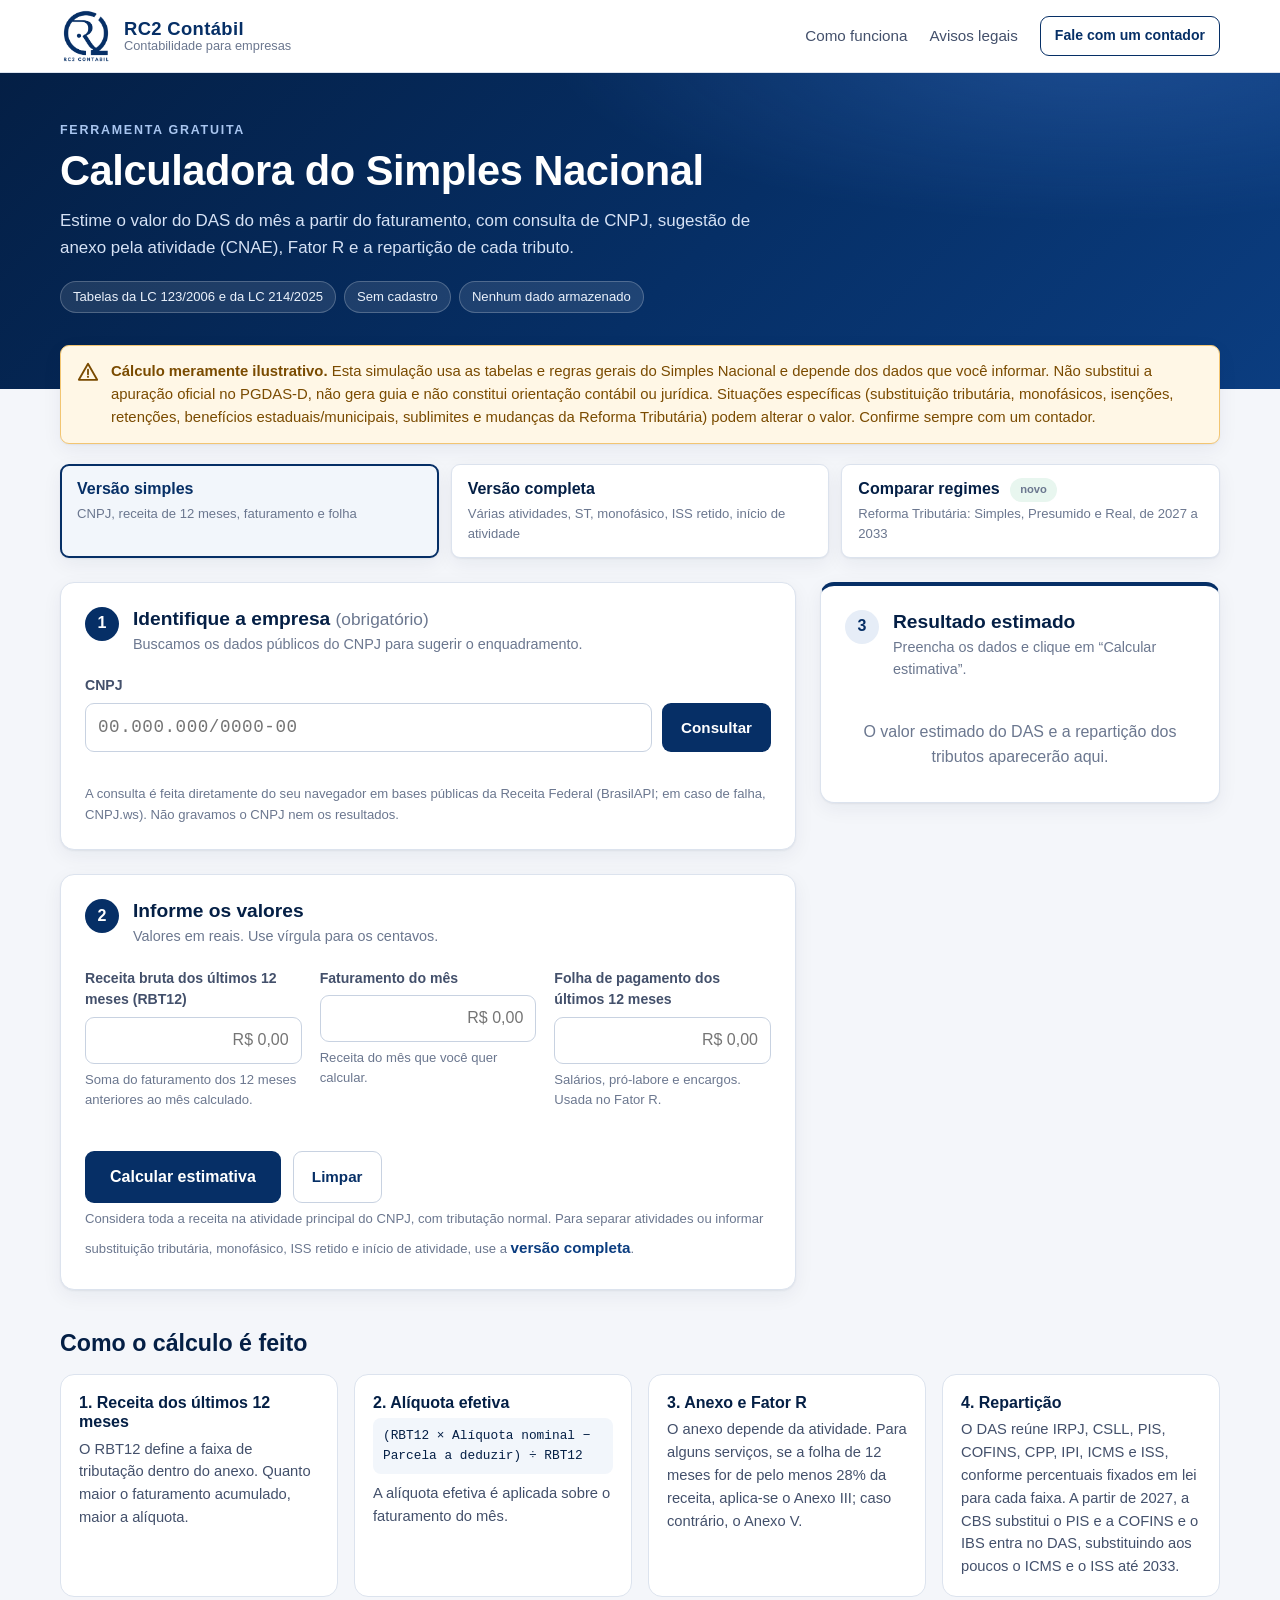
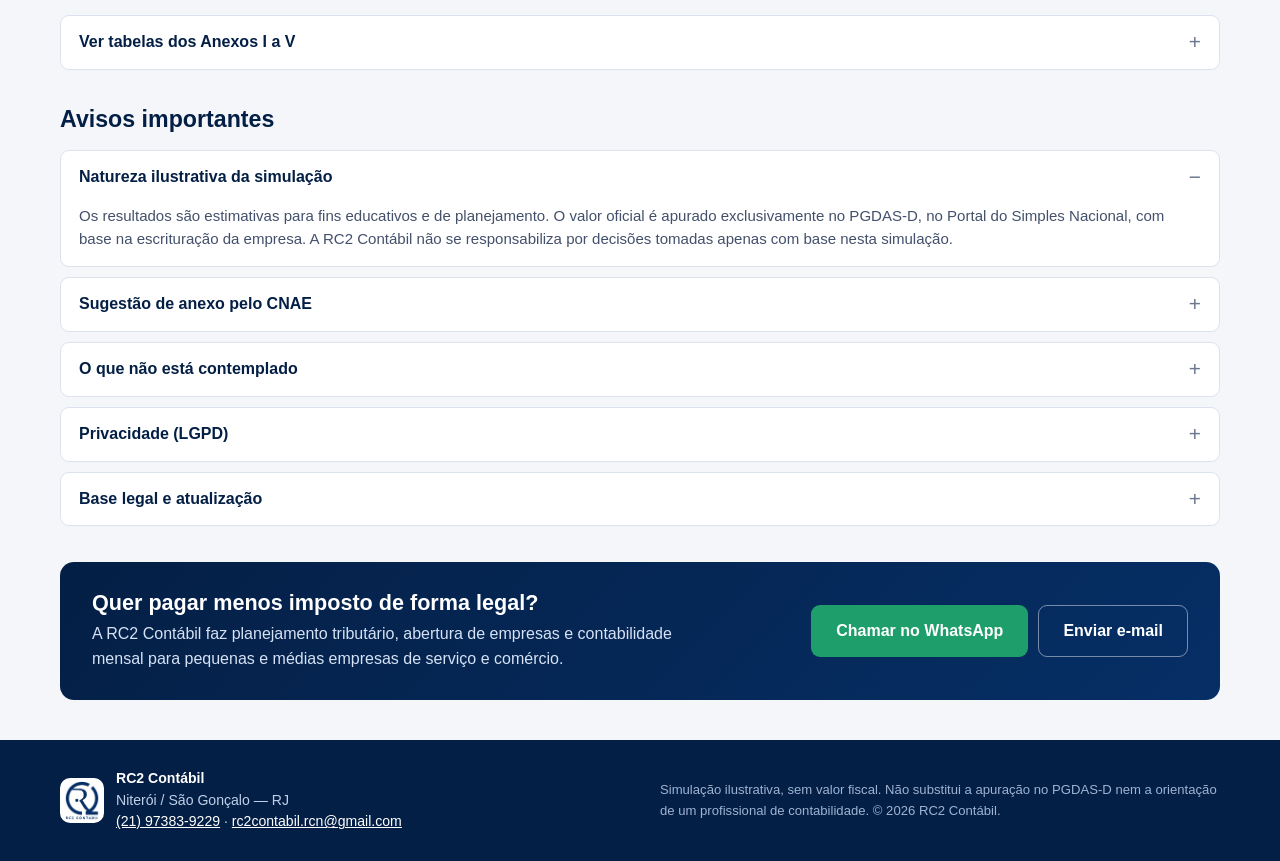
==== commit 4a05c944: "feat(mei): LC 238/2026, ajuste manual do DAS-MEI e campos formatados - MEI por ano: limite R$ 81 mil" ====
--- a/public/calculadora-simples/index.html
+++ b/public/calculadora-simples/index.html
@@ -15,10 +15,10 @@
   <meta property="og:image" content="assets/img/logo-rc2.png">
   <link rel="icon" href="favicon.ico" sizes="any">
   <link rel="stylesheet" href="assets/css/style.css">
-  <script src="assets/js/tabelas.js" defer></script>
-  <script src="assets/js/reforma.js" defer></script>
-  <script src="assets/js/calculo.js" defer></script>
-  <script src="assets/js/app.js" defer></script>
+  <script src="assets/js/tabelas.js?v=1.3.0" defer></script>
+  <script src="assets/js/reforma.js?v=1.3.0" defer></script>
+  <script src="assets/js/calculo.js?v=1.3.0" defer></script>
+  <script src="assets/js/app.js?v=1.3.0" defer></script>
 </head>
 <body>
   <a class="skip-link" href="#calculadora">Ir para a calculadora</a>
@@ -130,17 +130,17 @@
           <div class="grid-3">
             <div class="field">
               <label class="label" for="rbt12-s">Receita bruta dos últimos 12 meses (RBT12)</label>
-              <input id="rbt12-s" class="input money" type="text" inputmode="decimal" placeholder="0,00">
+              <input id="rbt12-s" class="input money" type="text" inputmode="decimal" placeholder="R$ 0,00">
               <p class="hint">Soma do faturamento dos 12 meses anteriores ao mês calculado.</p>
             </div>
             <div class="field">
               <label class="label" for="fat-s">Faturamento do mês</label>
-              <input id="fat-s" class="input money" type="text" inputmode="decimal" placeholder="0,00">
+              <input id="fat-s" class="input money" type="text" inputmode="decimal" placeholder="R$ 0,00">
               <p class="hint">Receita do mês que você quer calcular.</p>
             </div>
             <div class="field">
               <label class="label" for="folha-s">Folha de pagamento dos últimos 12 meses</label>
-              <input id="folha-s" class="input money" type="text" inputmode="decimal" placeholder="0,00">
+              <input id="folha-s" class="input money" type="text" inputmode="decimal" placeholder="R$ 0,00">
               <p class="hint">Salários, pró-labore e encargos. Usada no Fator R.</p>
             </div>
           </div>
@@ -184,12 +184,12 @@
           <div id="bloco-normal" class="grid-2">
             <div class="field">
               <label class="label" for="rbt12">Receita bruta dos últimos 12 meses (RBT12)</label>
-              <input id="rbt12" class="input money" type="text" inputmode="decimal" placeholder="0,00">
+              <input id="rbt12" class="input money" type="text" inputmode="decimal" placeholder="R$ 0,00">
               <p class="hint">Soma do faturamento dos 12 meses anteriores ao período de apuração.</p>
             </div>
             <div class="field">
               <label class="label" for="folha12">Folha de salários dos últimos 12 meses</label>
-              <input id="folha12" class="input money" type="text" inputmode="decimal" placeholder="0,00">
+              <input id="folha12" class="input money" type="text" inputmode="decimal" placeholder="R$ 0,00">
               <p class="hint">Salários, pró-labore, 13º, férias, INSS patronal e FGTS. Usada no Fator R.</p>
             </div>
           </div>
@@ -202,11 +202,11 @@
             </div>
             <div class="field">
               <label class="label" for="receita-acum">Receita acumulada nesses meses</label>
-              <input id="receita-acum" class="input money" type="text" inputmode="decimal" placeholder="0,00">
+              <input id="receita-acum" class="input money" type="text" inputmode="decimal" placeholder="R$ 0,00">
             </div>
             <div class="field">
               <label class="label" for="folha-acum" id="label-folha-acum">Folha acumulada nesses meses</label>
-              <input id="folha-acum" class="input money" type="text" inputmode="decimal" placeholder="0,00">
+              <input id="folha-acum" class="input money" type="text" inputmode="decimal" placeholder="R$ 0,00">
             </div>
             <p class="hint span-all">Em início de atividade, o RBT12 é proporcionalizado: média mensal × 12 (no 1º mês, receita do próprio mês × 12).</p>
           </div>
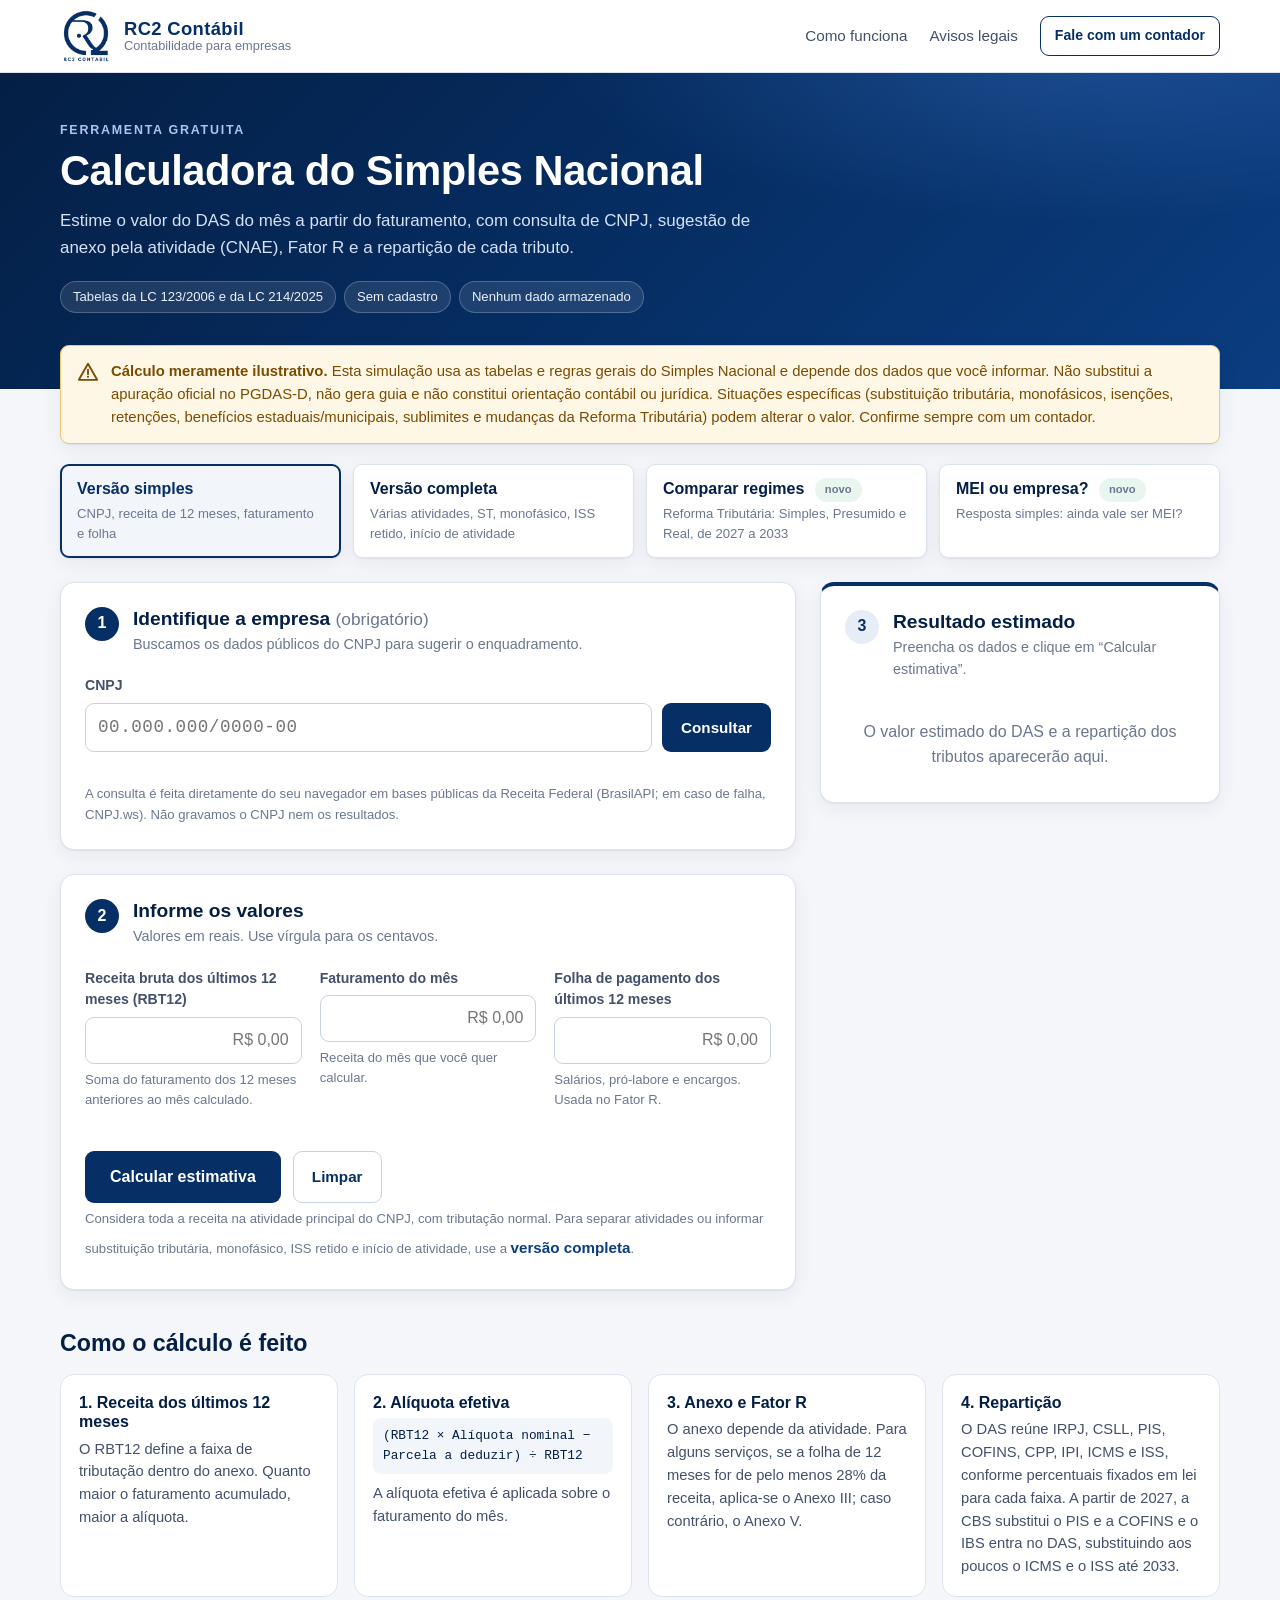
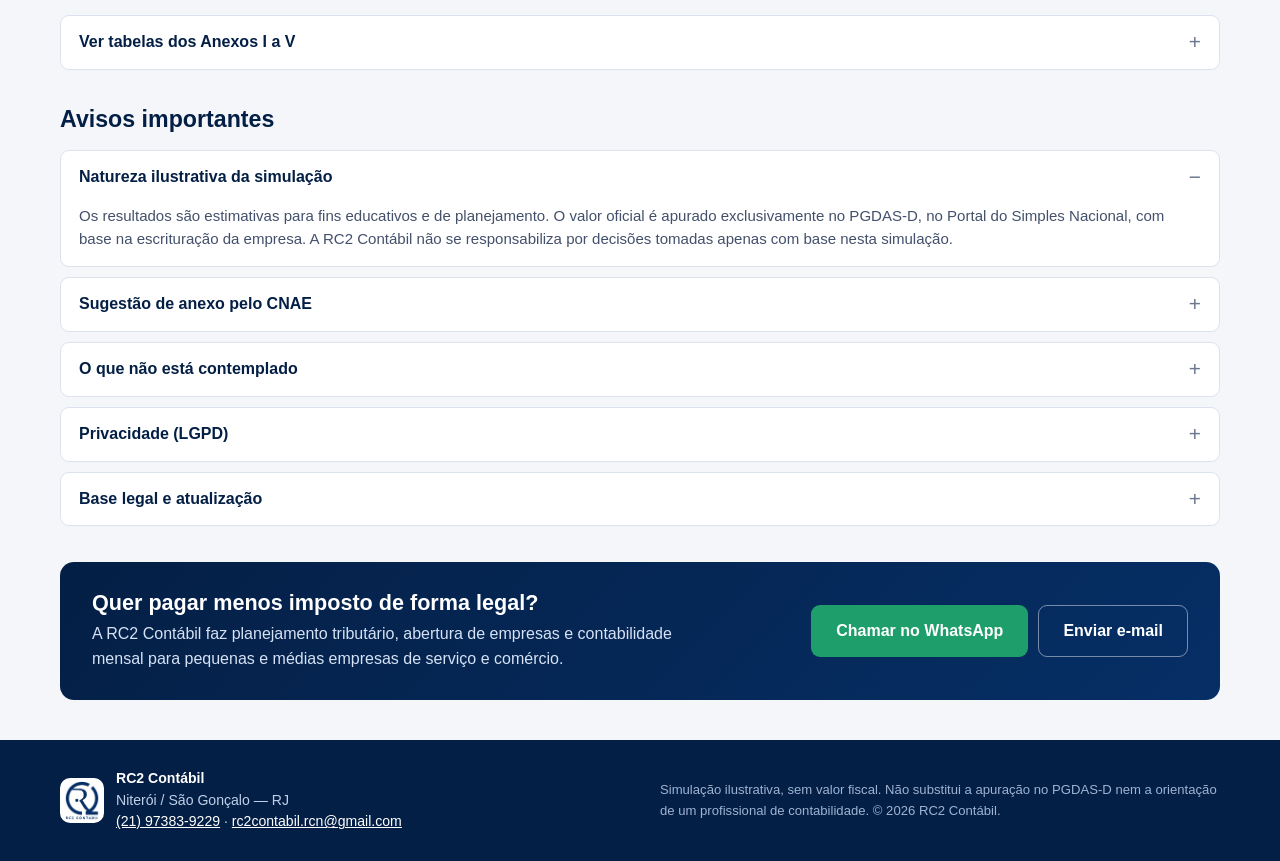
==== commit ef52159a: "feat(mei): página "Ainda vale a pena ser MEI?" com resposta simples e detalhamento (v1.4.0) Co-Autho" ====
--- a/public/calculadora-simples/index.html
+++ b/public/calculadora-simples/index.html
@@ -14,11 +14,11 @@
   <meta property="og:description" content="Simulação ilustrativa do DAS do Simples Nacional com consulta de CNPJ e Fator R.">
   <meta property="og:image" content="assets/img/logo-rc2.png">
   <link rel="icon" href="favicon.ico" sizes="any">
-  <link rel="stylesheet" href="assets/css/style.css">
-  <script src="assets/js/tabelas.js?v=1.3.0" defer></script>
-  <script src="assets/js/reforma.js?v=1.3.0" defer></script>
-  <script src="assets/js/calculo.js?v=1.3.0" defer></script>
-  <script src="assets/js/app.js?v=1.3.0" defer></script>
+  <link rel="stylesheet" href="assets/css/style.css?v=1.4.0">
+  <script src="assets/js/tabelas.js?v=1.4.0" defer></script>
+  <script src="assets/js/reforma.js?v=1.4.0" defer></script>
+  <script src="assets/js/calculo.js?v=1.4.0" defer></script>
+  <script src="assets/js/app.js?v=1.4.0" defer></script>
 </head>
 <body>
   <a class="skip-link" href="#calculadora">Ir para a calculadora</a>
@@ -66,7 +66,7 @@
   </div>
 
   <div class="container">
-    <div class="modos modos--3">
+    <div class="modos modos--4">
       <div class="modos__grupo" role="tablist" aria-label="Tipo de simulação">
         <button id="tab-simples" class="modos__tab" type="button" role="tab" aria-selected="true" aria-controls="calculadora">
           <strong>Versão simples</strong>
@@ -81,6 +81,10 @@
         <strong>Comparar regimes <span class="tag tag--ok">novo</span></strong>
         <span>Reforma Tributária: Simples, Presumido e Real, de 2027 a 2033</span>
       </a>
+      <a class="modos__tab" href="mei.html">
+        <strong>MEI ou empresa? <span class="tag tag--ok">novo</span></strong>
+        <span>Resposta simples: ainda vale ser MEI?</span>
+      </a>
     </div>
   </div>
 
--- a/public/calculadora-simples/assets/css/style.css
+++ b/public/calculadora-simples/assets/css/style.css
@@ -394,3 +394,31 @@
 /* Na página da calculadora, as duas abas ficam num grupo (tablist) e o comparativo é um link. */
 .modos__grupo { display: contents; }
 .modos__tab strong .tag { margin-left: 6px; vertical-align: middle; font-size: .7rem; }
+
+/* ---------- MEI ou empresa? (mei.html) ---------- */
+.modos--4 { grid-template-columns: repeat(4, 1fr); }
+@media (max-width: 900px) { .modos--4 { grid-template-columns: 1fr 1fr; } }
+@media (max-width: 480px) { .modos--4 { grid-template-columns: 1fr; } }
+.mei .mei-q > .label, .mei .mei-q > legend.label { font-size: 1.02rem; color: var(--navy-900); }
+.mei .segmented span { padding: 11px 6px; font-size: .95rem; }
+.segmented--mini { margin-top: 8px; }
+.mei .segmented--mini span { padding: 6px; font-size: .84rem; }
+.input--grande { font-size: 1.25rem; font-weight: 600; }
+.veredito { font-size: 1rem; margin-bottom: 16px; }
+.veredito .notice__icon { width: 28px; height: 28px; }
+.veredito__titulo { display: block; font-size: 1.2rem; margin-bottom: 2px; }
+.veredito li { margin-top: 6px; }
+.kpis--3 { grid-template-columns: repeat(3, 1fr); }
+@media (max-width: 640px) { .kpis--3 { grid-template-columns: 1fr; } }
+.kpi__sub { color: var(--ink-3); font-size: .78rem; }
+.tabela-mei tr.atual td { background: var(--navy-50); font-weight: 700; }
+.tabela-mei td .tag { margin-left: 6px; vertical-align: middle; }
+.detalhes-tecnicos h4 { margin: 14px 0 4px; color: var(--navy-900); font-size: .98rem; }
+.detalhes-tecnicos ul { margin: 4px 0 0; padding-left: 18px; }
+.mei-link { margin-top: 4px; }
+@media print {
+  .mei > form { display: none !important; }
+  .tabela-mei td.melhor, .tabela-mei tr.atual td { -webkit-print-color-adjust: exact; print-color-adjust: exact; }
+}
+.tabela-mei th { white-space: normal; }
+@media (max-width: 480px) { .tabela-mei th, .tabela-mei td { padding: 8px 6px; } .tabela-mei td .tag { display: block; margin: 4px 0 0; width: max-content; margin-left: auto; } }
